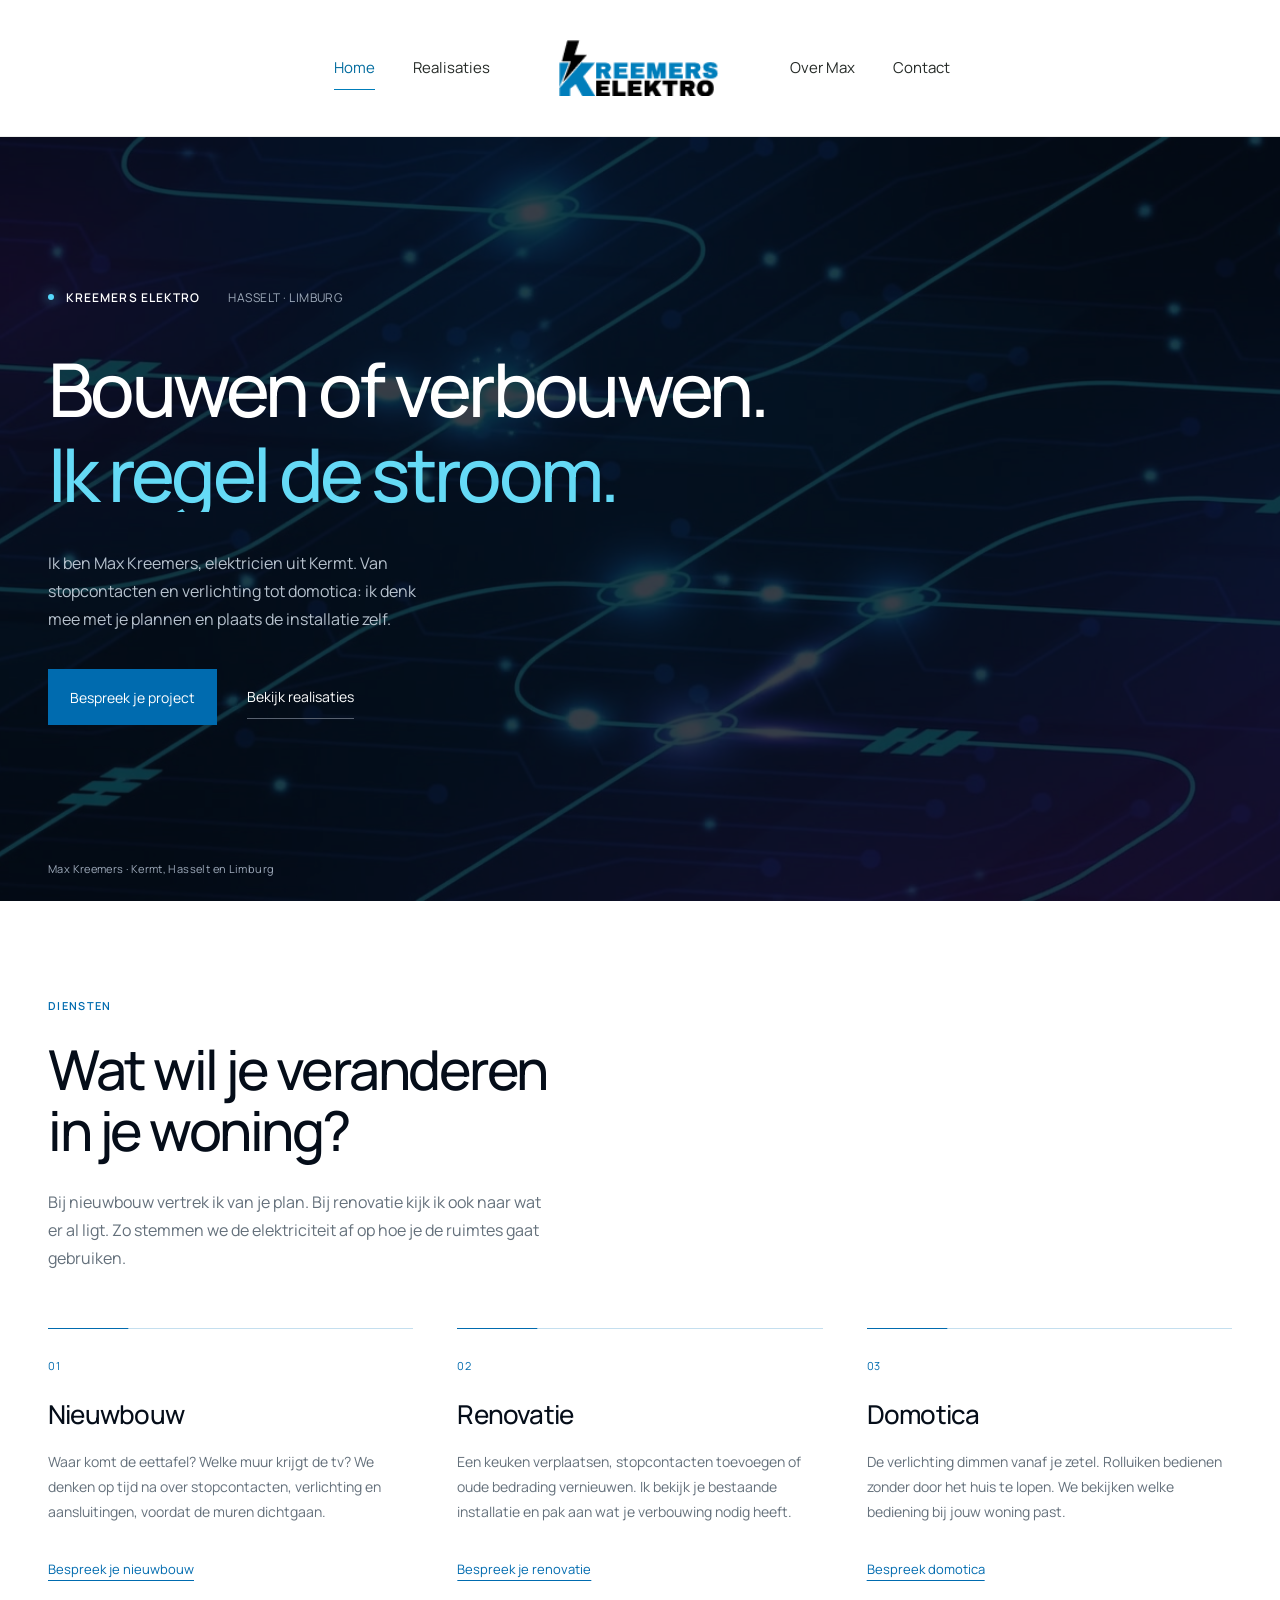
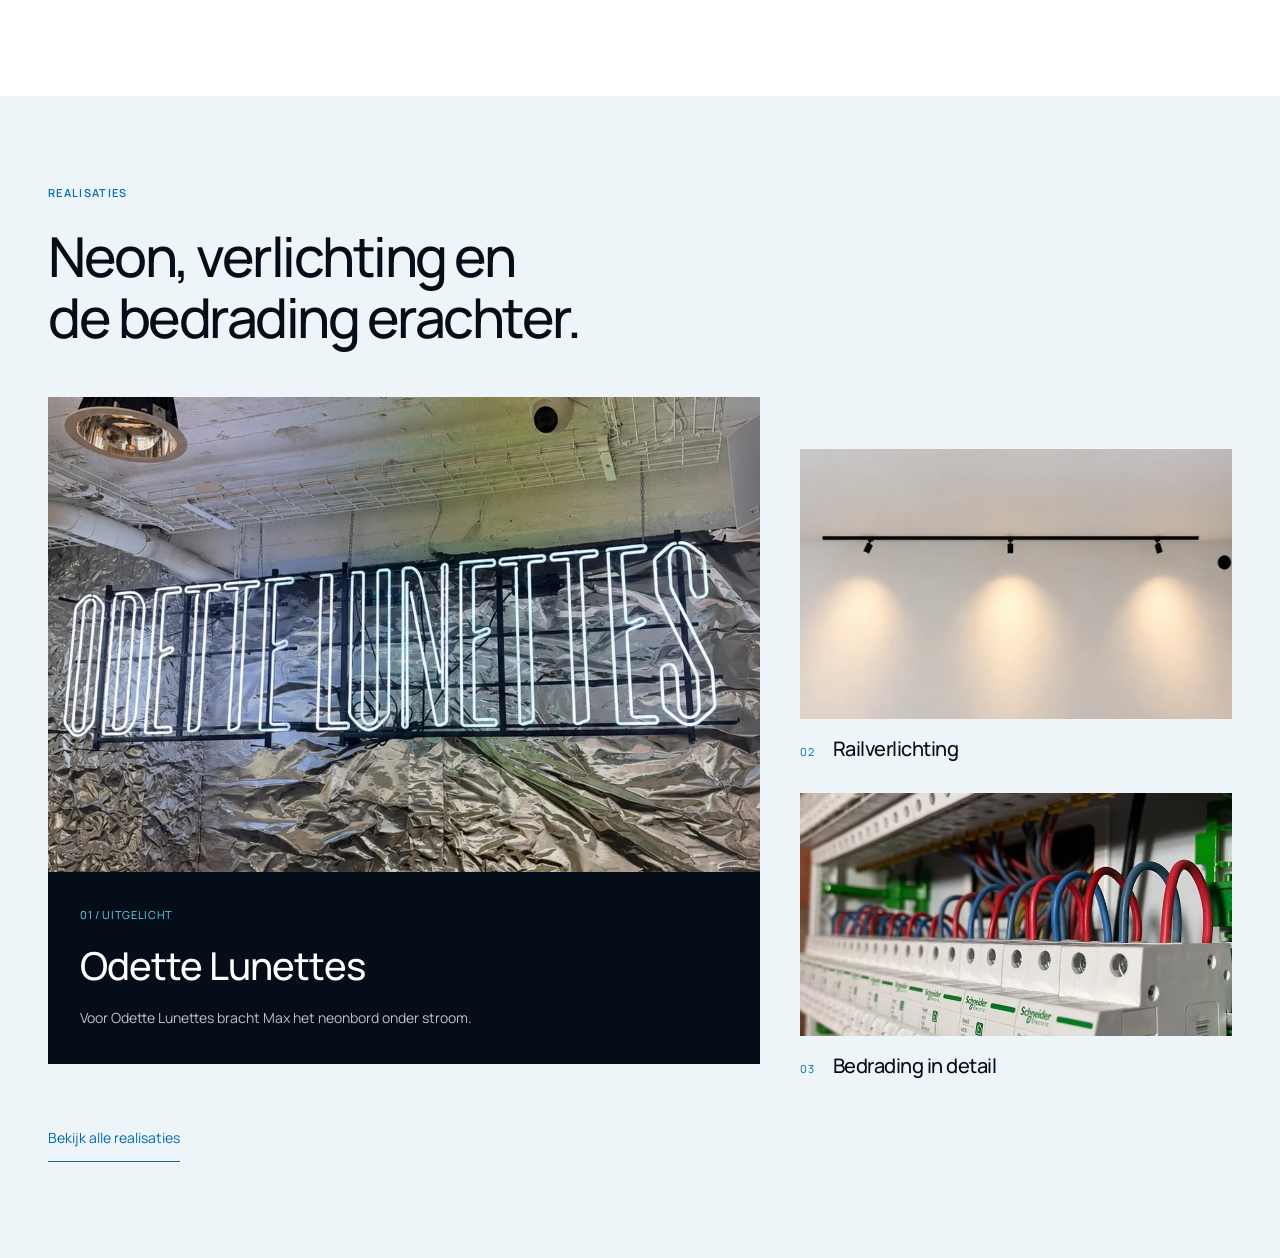
==== website/index.html @ e41c96b8 "Build Kreemers Elektro website with responsive pages and project gallery" ====
<!doctype html>
<html lang="nl-BE">
<head>
  <meta charset="utf-8">
  <meta name="viewport" content="width=device-width, initial-scale=1">
  <title>Kreemers Elektro</title>
  <meta name="description" content="Kreemers Elektro — elektriciteit, renovatie en domotica in Hasselt en Limburg.">
  <link rel="stylesheet" href="css/header.css?v=3">
  <link rel="stylesheet" href="css/hero.css?v=2">
  <link rel="stylesheet" href="css/services.css">
  <link rel="stylesheet" href="css/showcase.css">
  <script src="js/header.js" defer></script>
  <script src="js/hero.js?v=3" defer></script>
<link rel="stylesheet" href="css/motion.css"><script src="js/motion.js" defer></script></head>
<body>
  <header class="site-header">
    <nav class="header-inner" aria-label="Hoofdnavigatie">
      <ul class="nav-links nav-left" id="navigation-left">
        <li><a href="index.html" aria-current="page">Home</a></li>
        <li><a href="realisaties.html">Realisaties</a></li>
      </ul>

      <a class="brand" href="index.html" aria-label="Kreemers Elektro — Home">
        <img src="assets/logo-kreemers.png" alt="Kreemers Elektro" width="142" height="48">
      </a>

      <ul class="nav-links nav-right" id="navigation-right">
        <li><a href="over-max.html">Over Max</a></li>
        <li><a href="contact.html">Contact</a></li>
      </ul>

      <button class="menu-toggle" type="button" aria-expanded="false" aria-controls="navigation-left navigation-right">Menu</button>
    </nav>
  </header>
  <main id="inhoud">
    <section class="hero" aria-labelledby="hero-title">
      <div class="hero-media" aria-hidden="true">
        <video class="hero-video" muted loop playsinline preload="none" poster="assets/hero-poster.jpg" tabindex="-1">
          <source data-src="assets/hero-video-light.mp4" type="video/mp4">
        </video>
      </div>
      <div class="hero-content">
        <p class="hero-eyebrow"><span class="signal-dot" aria-hidden="true"></span> Kreemers Elektro <span class="eyebrow-location">Hasselt · Limburg</span></p>
        <h1 id="hero-title"><span class="title-line"><span>Bouwen of verbouwen.</span></span><span class="title-line accent"><span>Ik regel de stroom.</span></span></h1>
        <p class="hero-description">Ik ben Max Kreemers, elektricien uit Kermt. Van stopcontacten en verlichting tot domotica: ik denk mee met je plannen en plaats de installatie zelf.</p>
        <div class="hero-actions">
          <a class="project-button" href="contact.html">Bespreek je project</a>
          <a class="projects-link" href="realisaties.html">Bekijk realisaties</a>
        </div>
      </div>
      <div class="hero-bottom">
        <p>Max Kreemers · Kermt, Hasselt en Limburg</p>
      </div>
    </section>
    <section class="services" id="diensten" aria-labelledby="services-title">
      <div class="services-inner">
        <p class="services-eyebrow">Diensten</p>
        <h2 id="services-title">Wat wil je veranderen in je woning?</h2>
        <p class="services-intro">Bij nieuwbouw vertrek ik van je plan. Bij renovatie kijk ik ook naar wat er al ligt. Zo stemmen we de elektriciteit af op hoe je de ruimtes gaat gebruiken.</p>
        <ol class="services-grid">
          <li>
            <article class="service" aria-labelledby="service-newbuild">
              <span class="service-number" aria-hidden="true">01</span>
              <h3 id="service-newbuild">Nieuwbouw</h3>
              <p>Waar komt de eettafel? Welke muur krijgt de tv? We denken op tijd na over stopcontacten, verlichting en aansluitingen, voordat de muren dichtgaan.</p>
              <a href="contact.html" aria-label="Bespreek je nieuwbouw">Bespreek je nieuwbouw</a>
            </article>
          </li>
          <li>
            <article class="service" aria-labelledby="service-renovation">
              <span class="service-number" aria-hidden="true">02</span>
              <h3 id="service-renovation">Renovatie</h3>
              <p>Een keuken verplaatsen, stopcontacten toevoegen of oude bedrading vernieuwen. Ik bekijk je bestaande installatie en pak aan wat je verbouwing nodig heeft.</p>
              <a href="contact.html" aria-label="Bespreek je renovatie">Bespreek je renovatie</a>
            </article>
          </li>
          <li>
            <article class="service" aria-labelledby="service-domotics">
              <span class="service-number" aria-hidden="true">03</span>
              <h3 id="service-domotics">Domotica</h3>
              <p>De verlichting dimmen vanaf je zetel. Rolluiken bedienen zonder door het huis te lopen. We bekijken welke bediening bij jouw woning past.</p>
              <a href="contact.html" aria-label="Bespreek domotica">Bespreek domotica</a>
            </article>
          </li>
        </ol>
      </div>
    </section>
    <section class="showcase" id="uitgelichte-realisaties" aria-labelledby="showcase-title">
      <div class="showcase-inner">
        <header class="showcase-heading">
          <p class="showcase-eyebrow">Realisaties</p>
          <h2 id="showcase-title">Neon, verlichting en de bedrading erachter.</h2>
        </header>
        <div class="showcase-grid">
          <figure class="showcase-project showcase-featured">
            <a class="showcase-photo" href="realisaties.html" aria-label="Bekijk Odette Lunettes op de pagina Realisaties">
              <img src="assets/realisaties/odette-lunettes-neon.webp" alt="Het verlichte neonbord van Odette Lunettes, aangesloten door Kreemers Elektro" width="1086" height="724" loading="lazy" decoding="async">
            </a>
            <figcaption>
              <span class="showcase-number" aria-hidden="true">01 / Uitgelicht</span>
              <h3>Odette Lunettes</h3>
              <p>Voor Odette Lunettes bracht Max het neonbord onder stroom.</p>
            </figcaption>
          </figure>
          <figure class="showcase-project showcase-secondary">
            <a class="showcase-photo" href="realisaties.html#selection-title" aria-label="Bekijk de railverlichting op de pagina Realisaties">
              <img src="assets/realisaties/railverlichting-woonkamer-nieuw.webp" alt="Railverlichting aan het plafond met licht op de wand" width="900" height="1200" loading="lazy" decoding="async">
            </a>
            <figcaption><span class="showcase-number" aria-hidden="true">02</span><h3>Railverlichting</h3></figcaption>
          </figure>
          <figure class="showcase-project showcase-detail">
            <a class="showcase-photo" href="realisaties.html#selection-title" aria-label="Bekijk de bedrading op de pagina Realisaties">
              <img src="assets/realisaties/zekeringkast-detail-bedrading.webp" alt="Detail van de bedrading in een verdeelbord van Kreemers Elektro" width="900" height="1200" loading="lazy" decoding="async">
            </a>
            <figcaption><span class="showcase-number" aria-hidden="true">03</span><h3>Bedrading in detail</h3></figcaption>
          </figure>
        </div>
        <a class="showcase-all" href="realisaties.html">Bekijk alle realisaties</a>
      </div>
    </section>
  </main>
</body>
</html>
---- website/css/header.css ----
@font-face { font-family: Manrope; font-style: normal; font-weight: 400; font-display: swap; src: url(../assets/fonts/manrope-400.ttf) format("truetype"); }
@font-face { font-family: Manrope; font-style: normal; font-weight: 500; font-display: swap; src: url(../assets/fonts/manrope-500.ttf) format("truetype"); }
@font-face { font-family: Manrope; font-style: normal; font-weight: 600; font-display: swap; src: url(../assets/fonts/manrope-600.ttf) format("truetype"); }
@font-face { font-family: Manrope; font-style: normal; font-weight: 700; font-display: swap; src: url(../assets/fonts/manrope-700.ttf) format("truetype"); }
:root {
  font-family: Manrope, Arial, Helvetica, sans-serif;
  color: #171918;
  background: #fff;
}

* { box-sizing: border-box; }
body { margin: 0; }
.site-header { background: #fff; border-bottom: 1px solid #eceeec; }
.header-inner {
  display: grid;
  grid-template-columns: 1fr auto 1fr;
  align-items: center;
  gap: 68px;
  max-width: 1280px;
  min-height: 136px;
  padding: 24px 48px;
  margin: 0 auto;
}
.brand { grid-column: 2; grid-row: 1; display: block; }
.brand img { display: block; width: 164px; height: auto; }
.nav-links { display: flex; align-items: center; gap: 38px; list-style: none; padding: 0; margin: 0; }
.nav-left { grid-column: 1; grid-row: 1; justify-content: flex-end; }
.nav-right { grid-column: 3; grid-row: 1; justify-content: flex-start; }
.nav-links a {
  display: inline-flex;
  align-items: center;
  min-height: 44px;
  padding: 10px 0;
  color: #252a27;
  font-size: 15px;
  line-height: 1.4;
  text-decoration: none;
  white-space: nowrap;
  border-bottom: 1px solid transparent;
  transition: color 150ms ease, border-color 150ms ease;
}
.nav-links a:hover, .nav-links a[aria-current="page"] { color: #006b9e; border-bottom-color: #007dba; }
.menu-toggle { display: none; }
.header-inner a:focus-visible, .menu-toggle:focus-visible { outline: 2px solid #007dba; outline-offset: 5px; }

@media (max-width: 900px) {
  .header-inner { padding: 24px 32px; gap: 40px; }
  .nav-links { gap: 26px; }
  .brand img { width: 150px; }
}
@media (max-width: 700px) {
  .header-inner { grid-template-columns: 1fr auto 1fr; grid-template-rows: 62px auto auto; gap: 0 12px; min-height: 98px; padding: 18px 20px; }
  .brand img { width: 142px; }
  .menu-toggle {
    display: block;
    grid-column: 3;
    grid-row: 1;
    justify-self: end;
    min-height: 44px;
    padding: 10px 0 10px 10px;
    color: #171918;
    background: transparent;
    border: 0;
    font: inherit;
    font-size: 14px;
    cursor: pointer;
  }
  .nav-links { display: none; grid-column: 1 / -1; flex-direction: column; align-items: stretch; gap: 0; }
  .nav-left { grid-row: 2; }
  .nav-right { grid-row: 3; }
  .site-header.is-open .nav-links { display: flex; }
  .site-header.is-open .nav-left { padding-top: 18px; }
  .site-header.is-open .nav-right { padding-bottom: 8px; }
  .nav-links a { width: 100%; padding: 12px 0; }
}
@media (prefers-reduced-motion: reduce) {
  .nav-links a { transition: none; }
}
---- website/css/hero.css ----
.hero { position: relative; isolation: isolate; overflow: hidden; background: #050d19; color: #fff; min-height: max(660px, calc(100svh - 136px)); display: flex; flex-direction: column; justify-content: center; }
.hero-media { position: absolute; z-index: -2; inset: 0; background: #050d19; opacity: .2; pointer-events: none; }
.hero-video { width: 100%; height: 100%; display: block; object-fit: cover; object-position: 54% center; }
.hero-content { width: 100%; padding: 80px 48px 104px max(48px, calc((100vw - 1184px) / 2)); }
.hero-eyebrow { display: flex; align-items: center; gap: 12px; margin: 0 0 44px; font-size: 12px; font-weight: 600; letter-spacing: .09em; text-transform: uppercase; }
.signal-dot { width: 6px; height: 6px; border-radius: 50%; background: #55d9fb; box-shadow: 0 0 12px #55d9fb; }
.eyebrow-location { margin-left: 16px; font-weight: 400; color: #9eaaba; letter-spacing: .04em; }
.hero h1 { margin: 0; font-size: clamp(52px, 5.8vw, 90px); line-height: 1.04; letter-spacing: -.065em; font-weight: 500; }
.title-line { position: relative; display: block; width: fit-content; overflow: hidden; padding: 0 .08em .1em 0; }
.title-line > span { display: block; }
.title-line.accent { color: #65daf6; }
.hero-description { max-width: 395px; margin: 30px 32px 0 0; color: #b7c2ce; font-size: 16px; line-height: 1.75; }
.hero-actions { display: flex; align-items: center; flex-wrap: wrap; gap: 24px 30px; margin-top: 36px; }
.hero-actions a { color: #fff; text-decoration: none; font-size: 14px; }
.project-button { display: flex; justify-content: space-between; align-items: center; gap: 30px; min-height: 56px; padding: 16px 22px; background: #006baf; transition: background .2s; }
.project-button:hover { background: #00588f; }
.project-button span { font-size: 22px; }
.projects-link { display: flex; align-items: center; gap: 14px; min-height: 44px; border-bottom: 1px solid #596270; }
.projects-link:hover { border-color: #65daf6; color: #65daf6; }
.hero a:focus-visible { outline: 2px solid #65daf6; outline-offset: 5px; }
.hero-bottom { position: absolute; bottom: 0; left: 0; width: 100%; padding: 25px max(48px, calc((100vw - 1184px) / 2)); display: flex; align-items: center; justify-content: space-between; gap: 20px; }
.hero-bottom p { color: #9eaaba; font-size: 11px; letter-spacing: .035em; margin: 0; }
.hero.entering .title-line > span { animation: connect-text 1s cubic-bezier(.16,1,.3,1) both; }
.hero.entering .title-line.accent > span { animation-delay: .25s; }
.hero.entering .title-line::after { content: ''; position: absolute; inset: 0 auto 0 0; width: 2px; background: #8becff; box-shadow: 0 0 22px 6px #37c9eb; animation: current-pulse 1s ease-out both; pointer-events: none; }
.hero.entering .title-line.accent::after { animation-delay: .25s; }
@keyframes connect-text { from { clip-path: inset(0 100% 0 0); transform: translateY(12px); } to { clip-path: inset(0); transform: translateY(0); } }
@keyframes current-pulse { 0% { left: 0; opacity: 0; } 12% { opacity: 1; } 85% { opacity: .8; } 100% { left: 100%; opacity: 0; } }
@media (max-width: 1000px) { .hero-content { padding-inline: 32px; } .hero-bottom { padding-inline: 32px; } .hero-eyebrow { gap: 9px; } .eyebrow-location { margin-left: 0; } }
@media (max-width: 700px) {
  .hero { min-height: 0; justify-content: flex-start; }
  .hero-content { width: 100%; padding: 48px 24px 52px; }
  .hero-eyebrow { margin-bottom: 28px; font-size: 10px; gap: 8px; }
  .eyebrow-location { margin-left: auto; font-size: 9px; }
  .hero h1 { font-size: clamp(39px, 10.5vw, 64px); letter-spacing: -.06em; }
  .hero-description { margin-top: 22px; margin-right: 0; max-width: 430px; font-size: 14px; line-height: 1.65; }
  .hero-actions { margin-top: 24px; gap: 15px 24px; }
  .project-button { min-height: 52px; padding: 13px 18px; }
  .hero-actions a { font-size: 12px; }
  .hero-media { opacity: .16; }
  .hero-video { object-position: center; }
  .hero-bottom { position: relative; order: 3; padding: 12px 24px; gap: 12px; }
  .hero-bottom p { max-width: 300px; font-size: 10px; line-height: 1.5; }
}
@media (prefers-reduced-motion: reduce) { .hero *, .hero *::after { animation: none !important; transition: none !important; } }
---- website/css/services.css ----
.services { background: #fff; color: #050d19; padding: 96px 0 104px; }
.services-inner { max-width: 1280px; margin: 0 auto; padding: 0 48px; }
.services-eyebrow { margin: 0 0 24px; color: #006baf; font-size: 11px; font-weight: 600; line-height: 1.6; letter-spacing: .12em; text-transform: uppercase; }
.services h2 { max-width: 780px; margin: 0; font-size: clamp(36px, 4.3vw, 56px); font-weight: 500; line-height: 1.12; letter-spacing: -.045em; text-wrap: balance; }
.services-intro { max-width: 510px; margin: 26px 0 0; color: #64707b; font-size: 16px; line-height: 1.75; }
.services-grid { display: grid; grid-template-columns: repeat(3, minmax(0, 1fr)); gap: 44px; list-style: none; margin: 56px 0 0; padding: 0; }
.services-grid > li { display: flex; }
.service { position: relative; display: flex; flex-direction: column; width: 100%; padding: 28px 0 0; border-top: 1px solid #c4dfef; }
.service::before { content: ''; position: absolute; top: -1px; left: 0; width: 100%; height: 1px; background: #006baf; transform: scaleX(.22); transform-origin: left; transition: transform 350ms ease; }
.service:hover::before, .service:focus-within::before { transform: scaleX(1); }
.service-number { color: #006baf; font-size: 11px; line-height: 1.6; letter-spacing: .06em; }
.service h3 { margin: 25px 0 18px; font-size: 26px; font-weight: 500; line-height: 1.2; letter-spacing: -.03em; }
.service p { margin: 0 0 24px; color: #64707b; font-size: 14px; line-height: 1.8; }
.service a { display: inline-flex; align-items: center; min-height: 44px; width: fit-content; margin-top: auto; padding: 10px 0; color: #006baf; font-size: 13px; line-height: 1.5; text-decoration: underline; text-underline-offset: 6px; text-decoration-thickness: 1px; }
.service a:hover { color: #00588f; }
.service a:focus-visible { outline: 2px solid #006baf; outline-offset: 5px; }
@media (max-width: 1000px) { .services-inner { padding-inline: 32px; } .services-grid { gap: 28px; } }
@media (max-width: 700px) {
  .services { padding: 52px 0 56px; }
  .services-inner { padding-inline: 24px; }
  .services-eyebrow { margin-bottom: 20px; }
  .services h2 { font-size: clamp(32px, 8.5vw, 44px); }
  .services-intro { font-size: 14px; margin-top: 22px; }
  .services-grid { grid-template-columns: minmax(0, 1fr); gap: 32px; margin-top: 36px; }
  .service { padding-top: 22px; }
  .service h3 { margin: 18px 0 14px; font-size: 25px; }
  .service p { margin-bottom: 12px; }
}
@media (prefers-reduced-motion: reduce) { .service::before { transition: none; } }
---- website/css/showcase.css ----
.showcase { padding: 88px 0 96px; background: #eef5f8; color: #050d19; }
.showcase-inner { max-width: 1280px; margin: 0 auto; padding: 0 48px; }
.showcase-eyebrow { margin: 0 0 24px; color: #006baf; font-size: 11px; font-weight: 600; line-height: 1.6; letter-spacing: .12em; text-transform: uppercase; }
.showcase h2 { max-width: 720px; margin: 0; font-size: clamp(36px, 4.3vw, 56px); font-weight: 500; line-height: 1.12; letter-spacing: -.045em; text-wrap: balance; }
.showcase-grid { display: grid; grid-template-columns: minmax(0, 1.65fr) minmax(0, 1fr); gap: 32px 40px; align-items: start; margin-top: 48px; }
.showcase-project { min-width: 0; margin: 0; }
.showcase-featured { grid-column: 1; grid-row: 1 / 3; }
.showcase-secondary { padding-top: 52px; }
.showcase-detail { grid-column: 2; }
.showcase-photo { display: block; overflow: hidden; background: #dce6eb; }
.showcase-photo img { display: block; width: 100%; height: 100%; object-fit: cover; transition: transform 550ms cubic-bezier(.2,.7,.3,1); }
.showcase-photo:hover img, .showcase-photo:focus-visible img { transform: scale(1.025); }
.showcase-photo:focus-visible, .showcase-all:focus-visible { outline: 2px solid #006baf; outline-offset: 5px; }
.showcase-featured .showcase-photo { aspect-ratio: 3 / 2; }
.showcase-featured figcaption { padding: 30px 32px 34px; background: #050d19; color: #fff; }
.showcase-number { color: #006baf; font-size: 11px; letter-spacing: .06em; line-height: 1.6; }
.showcase-featured .showcase-number { color: #65daf6; text-transform: uppercase; }
.showcase h3 { margin: 0; font-size: 20px; font-weight: 500; line-height: 1.25; letter-spacing: -.025em; }
.showcase-featured h3 { font-size: clamp(30px, 3vw, 42px); margin: 18px 0 16px; }
.showcase-featured p { max-width: 420px; margin: 0; color: #b7c2ce; font-size: 14px; line-height: 1.75; }
.showcase-secondary .showcase-photo { aspect-ratio: 16 / 10; }
.showcase-secondary img { object-position: center 28%; }
.showcase-detail .showcase-photo { aspect-ratio: 16 / 9; }
.showcase-detail img { object-position: center 48%; }
.showcase-secondary figcaption, .showcase-detail figcaption { display: flex; align-items: baseline; gap: 18px; padding-top: 17px; }
.showcase-all { display: flex; align-items: center; justify-content: space-between; gap: 24px; width: fit-content; min-height: 48px; margin-top: 36px; padding: 12px 0; border-bottom: 1px solid #006baf; color: #006baf; font-size: 14px; line-height: 1.5; text-decoration: none; }
.showcase-all span { font-size: 20px; transition: transform 200ms ease; }
.showcase-all:hover span { transform: translateX(4px); }
.showcase-all:hover { color: #00588f; }
@media (max-width: 1000px) { .showcase-inner { padding-inline: 32px; } .showcase-grid { column-gap: 28px; } .showcase-featured figcaption { padding: 26px; } .showcase h3 { font-size: 18px; } .showcase-featured h3 { font-size: 32px; } }
@media (max-width: 700px) {
  .showcase { padding: 52px 0 56px; }
  .showcase-inner { padding-inline: 24px; }
  .showcase-eyebrow { margin-bottom: 20px; }
  .showcase h2 { font-size: clamp(32px, 8.5vw, 44px); }
  .showcase-grid { grid-template-columns: minmax(0, 1fr); gap: 30px; margin-top: 32px; }
  .showcase-featured, .showcase-detail { grid-column: auto; grid-row: auto; }
  .showcase-secondary { padding-top: 0; }
  .showcase-featured figcaption { padding: 24px; }
  .showcase-featured h3 { font-size: 29px; margin: 14px 0; }
  .showcase-secondary .showcase-photo { aspect-ratio: 4 / 3; }
  .showcase-detail .showcase-photo { aspect-ratio: 16 / 10; }
  .showcase-all { margin-top: 30px; }
}
@media (prefers-reduced-motion: reduce) { .showcase-photo img, .showcase-all span { transition: none; } .showcase-photo:hover img, .showcase-photo:focus-visible img, .showcase-all:hover span { transform: none; } }
---- website/css/motion.css ----
.hero h1 { letter-spacing: -.05em; }
.scroll-progress { position: fixed; top: 0; left: 0; z-index: 100; width: 100%; height: 3px; background: #007dba; transform: scaleX(var(--scroll-progress, 0)); transform-origin: left; pointer-events: none; }
.motion-frame { overflow: hidden; }
.motion-frame img.motion-image { transform: translateY(var(--image-offset, 0px)) scale(var(--image-scale, 1.08)); transition: transform .45s ease-out; }
.motion-frame:hover { --image-scale: 1.11; }
.portrait-stage { transform: translateY(var(--portrait-offset, 0px)); }
.motion-entry { transition: opacity .65s ease, translate .65s cubic-bezier(.2,.7,.3,1); }
.motion-entry.motion-pending { opacity: 0; translate: 0 24px; }
.service.motion-entry:nth-child(2), .approach-steps li.motion-entry:nth-child(2) { transition-delay: .07s; }
.motion-frame:focus-within { --image-scale: 1.11; }
.project-button, .solid-button { transition: background .2s, translate .2s; }
.project-button:hover, .solid-button:hover { translate: 0 -3px; }
@media (prefers-reduced-motion: reduce) {
 .motion-entry.motion-pending { opacity: 1; translate: none; }
 .motion-entry, .motion-frame img.motion-image { transition: none; }
 .motion-frame img.motion-image, .portrait-stage { transform: none; }
 .project-button:hover, .solid-button:hover { translate: none; }
 .scroll-progress { display: none; }
}
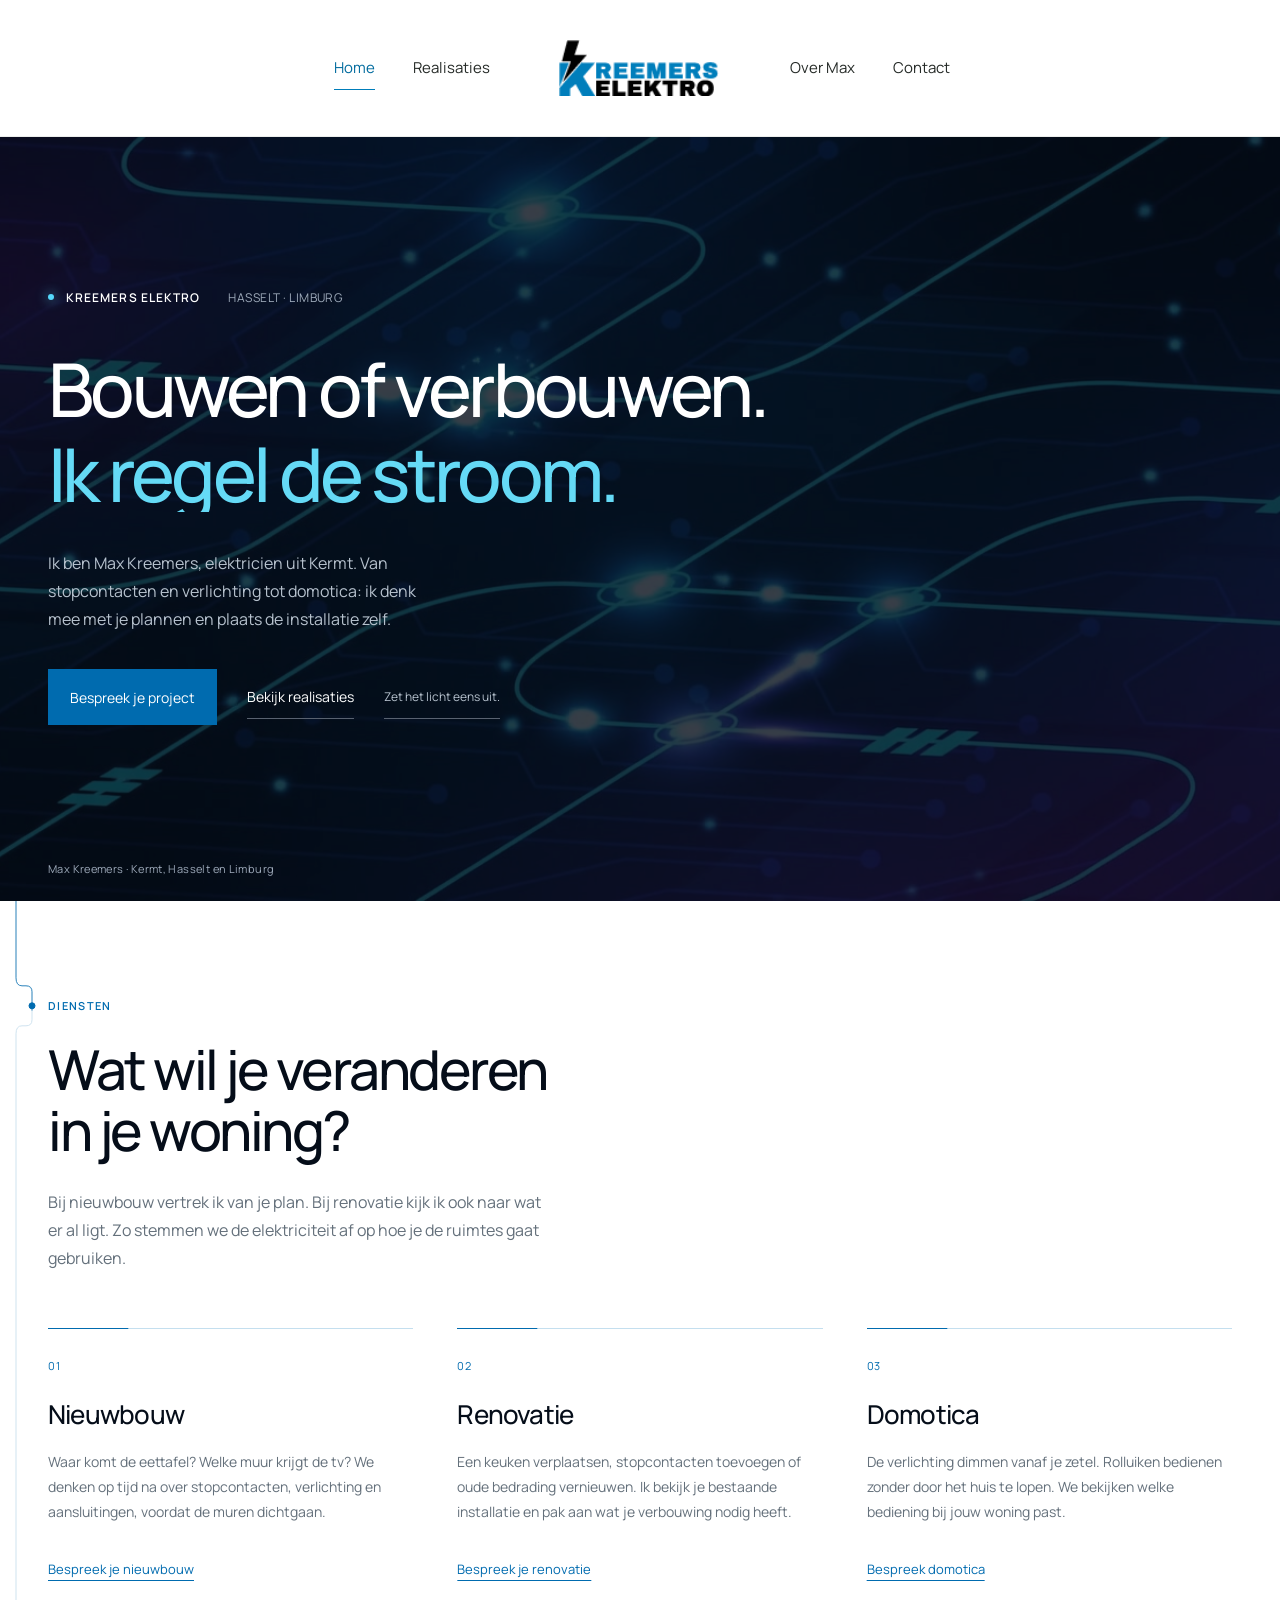
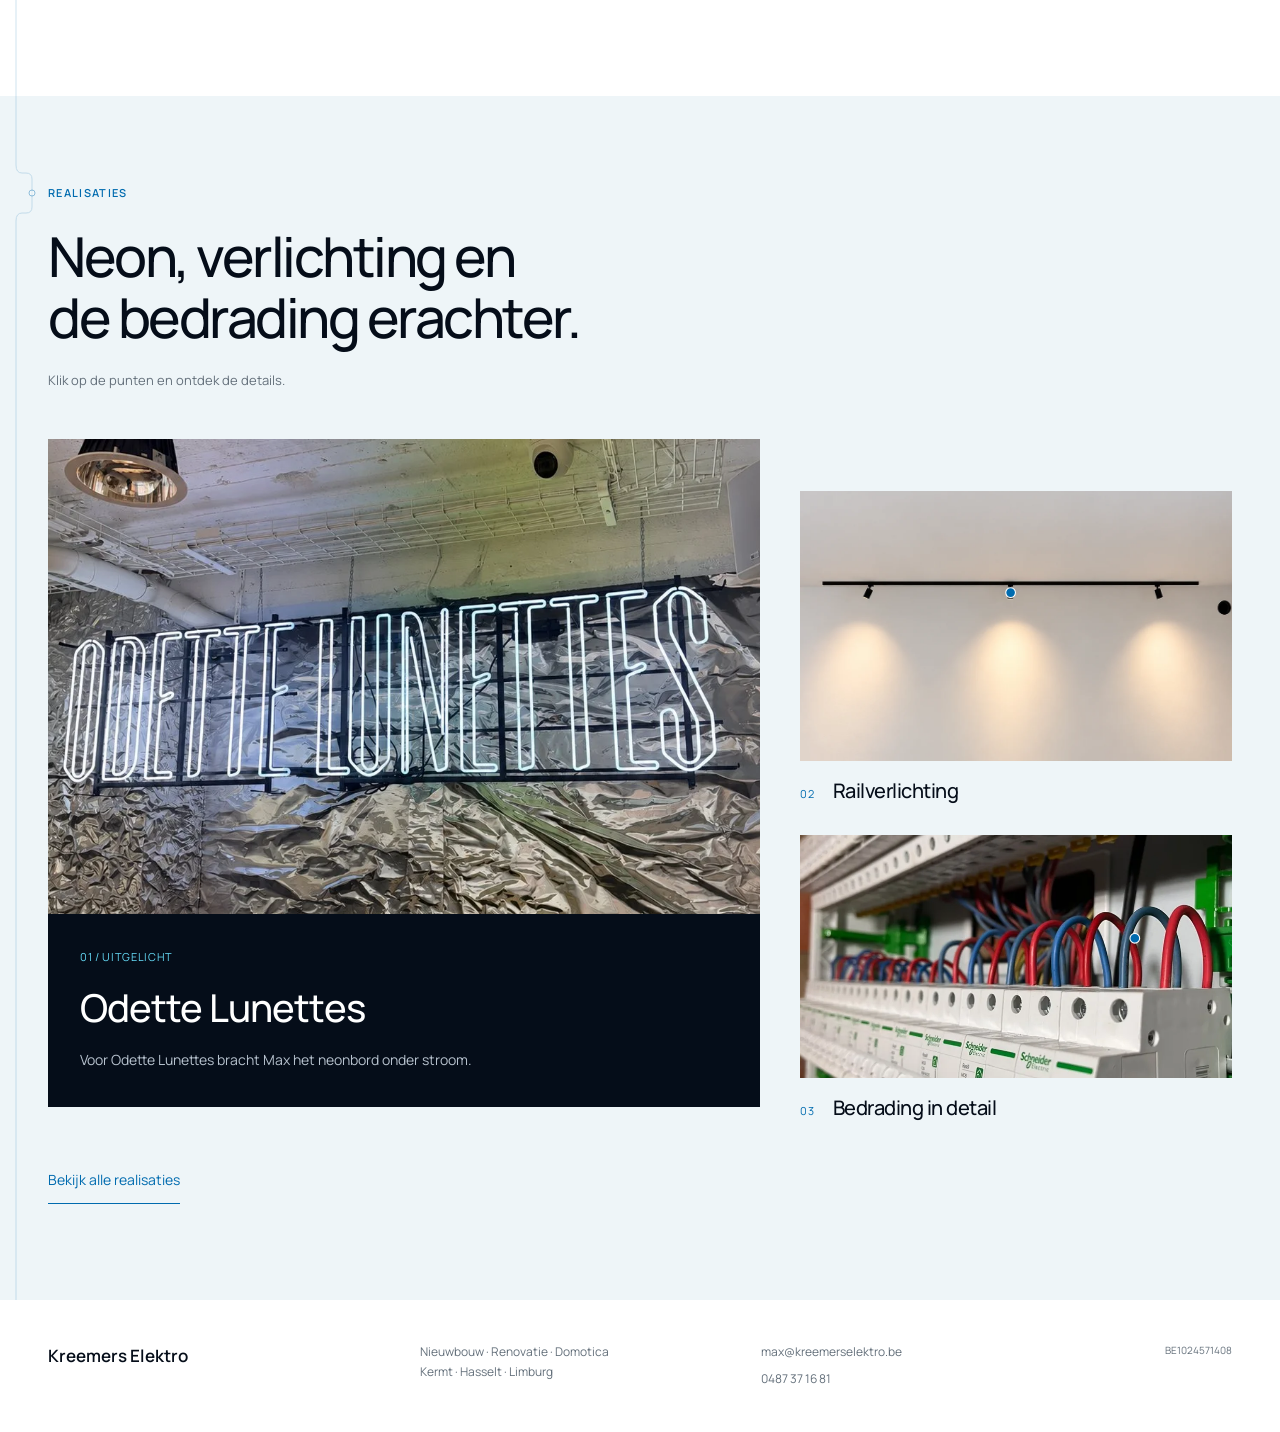
==== commit 5752bb0b: "Improve website consistency and interactive project experience" ====
--- a/website/index.html
+++ b/website/index.html
@@ -7,11 +7,14 @@
   <meta name="description" content="Kreemers Elektro — elektriciteit, renovatie en domotica in Hasselt en Limburg.">
   <link rel="stylesheet" href="css/header.css?v=3">
   <link rel="stylesheet" href="css/hero.css?v=2">
+  <link rel="stylesheet" href="css/hero-switch.css?v=2">
   <link rel="stylesheet" href="css/services.css">
   <link rel="stylesheet" href="css/showcase.css">
+  <link rel="stylesheet" href="css/current-line.css?v=3">
+  <script src="js/current-line.js?v=2" defer></script>
   <script src="js/header.js" defer></script>
-  <script src="js/hero.js?v=3" defer></script>
-<link rel="stylesheet" href="css/motion.css"><script src="js/motion.js" defer></script></head>
+  <script src="js/hero.js?v=4" defer></script>
+<link rel="stylesheet" href="css/motion.css"><script src="js/motion.js?v=2" defer></script><link rel="stylesheet" href="css/footer.css"><noscript><link rel="stylesheet" href="css/no-script.css"></noscript><link rel="stylesheet" href="css/showcase-hotspots.css"><script src="js/showcase-hotspots.js" defer></script></head>
 <body>
   <header class="site-header">
     <nav class="header-inner" aria-label="Hoofdnavigatie">
@@ -46,6 +49,11 @@
         <div class="hero-actions">
           <a class="project-button" href="contact.html">Bespreek je project</a>
           <a class="projects-link" href="realisaties.html">Bekijk realisaties</a>
+          <div class="hero-light-control" hidden>
+            <button class="hero-light-switch" type="button" aria-pressed="true">
+              <span class="hero-switch-label">Zet het licht eens uit.</span>
+            </button>
+          </div>
         </div>
       </div>
       <div class="hero-bottom">
@@ -90,6 +98,7 @@
         <header class="showcase-heading">
           <p class="showcase-eyebrow">Realisaties</p>
           <h2 id="showcase-title">Neon, verlichting en de bedrading erachter.</h2>
+          <p class="showcase-hint" hidden>Klik op de punten en ontdek de details.</p>
         </header>
         <div class="showcase-grid">
           <figure class="showcase-project showcase-featured">
@@ -102,22 +111,47 @@
               <p>Voor Odette Lunettes bracht Max het neonbord onder stroom.</p>
             </figcaption>
           </figure>
-          <figure class="showcase-project showcase-secondary">
+          <figure class="showcase-project showcase-secondary hotspot-project">
+            <div class="hotspot-stage" data-source-x="530" data-source-y="458" data-source-width="1086" data-source-height="1448">
             <a class="showcase-photo" href="realisaties.html#selection-title" aria-label="Bekijk de railverlichting op de pagina Realisaties">
               <img src="assets/realisaties/railverlichting-woonkamer-nieuw.webp" alt="Railverlichting aan het plafond met licht op de wand" width="900" height="1200" loading="lazy" decoding="async">
             </a>
+              <div class="hotspot-layer" hidden>
+                <button class="hotspot-button" type="button" aria-expanded="false" aria-controls="hotspot-rail" aria-label="Toelichting bij railverlichting" hidden><span aria-hidden="true"></span></button>
+              </div>
+            </div>
+            <div class="hotspot-card" id="hotspot-rail" role="region" aria-labelledby="hotspot-title-rail" hidden>
+              <div class="hotspot-card-heading"><h4 id="hotspot-title-rail">Railverlichting</h4><button class="hotspot-close" type="button" aria-label="Sluit toelichting bij railverlichting">Sluiten</button></div>
+              <p>De spots zitten op de zwarte plafondrail.</p>
+            </div>
             <figcaption><span class="showcase-number" aria-hidden="true">02</span><h3>Railverlichting</h3></figcaption>
           </figure>
-          <figure class="showcase-project showcase-detail">
+          <figure class="showcase-project showcase-detail hotspot-project">
+            <div class="hotspot-stage" data-source-x="680" data-source-y="550" data-source-width="900" data-source-height="1200">
             <a class="showcase-photo" href="realisaties.html#selection-title" aria-label="Bekijk de bedrading op de pagina Realisaties">
               <img src="assets/realisaties/zekeringkast-detail-bedrading.webp" alt="Detail van de bedrading in een verdeelbord van Kreemers Elektro" width="900" height="1200" loading="lazy" decoding="async">
             </a>
+              <div class="hotspot-layer" hidden>
+                <button class="hotspot-button" type="button" aria-expanded="false" aria-controls="hotspot-wires" aria-label="Toelichting bij bedrading" hidden><span aria-hidden="true"></span></button>
+              </div>
+            </div>
+            <div class="hotspot-card" id="hotspot-wires" role="region" aria-labelledby="hotspot-title-wires" hidden>
+              <div class="hotspot-card-heading"><h4 id="hotspot-title-wires">Bedrading</h4><button class="hotspot-close" type="button" aria-label="Sluit toelichting bij bedrading">Sluiten</button></div>
+              <p>Rode en blauwe draden lopen tussen de rijen in het verdeelbord.</p>
+            </div>
             <figcaption><span class="showcase-number" aria-hidden="true">03</span><h3>Bedrading in detail</h3></figcaption>
           </figure>
         </div>
         <a class="showcase-all" href="realisaties.html">Bekijk alle realisaties</a>
       </div>
     </section>
+    <svg class="current-line" aria-hidden="true" focusable="false" xmlns="http://www.w3.org/2000/svg" hidden>
+      <path class="current-line-track" fill="none" />
+      <path class="current-line-fill" fill="none" />
+      <circle class="current-line-point" data-current-point="services" r="3" />
+      <circle class="current-line-point" data-current-point="showcase" r="3" />
+    </svg>
   </main>
+  <footer class="site-footer"><a class="footer-brand" href="index.html">Kreemers Elektro</a><p>Nieuwbouw · Renovatie · Domotica<br>Kermt · Hasselt · Limburg</p><div><a href="mailto:max@kreemerselektro.be">max@kreemerselektro.be</a><a href="tel:+32487371681">0487 37 16 81</a></div><p class="footer-small">BE1024571408</p></footer>
 </body>
 </html>
--- a/website/css/hero-switch.css
+++ b/website/css/hero-switch.css
@@ -0,0 +1,20 @@
+.hero { transition: background-color 650ms ease; }
+.hero-media { transition: opacity 650ms ease; }
+.hero.is-light-off { background-color: #030913; }
+.hero.is-light-off .hero-media { opacity: 0; }
+/* A quiet third action beside the project links. */
+.hero-light-control { display: flex; }
+.hero-light-control[hidden] { display: none; }
+.hero-light-switch { min-height: 44px; padding: 0; border: 0; border-bottom: 1px solid #596270; border-radius: 0; background: transparent; color: #b7c2ce; cursor: pointer; font: inherit; font-size: 12px; line-height: 1.6; transition: color 180ms ease, border-color 180ms ease; }
+.hero-light-switch:hover { color: #65daf6; border-color: #65daf6; }
+.hero-light-switch:focus-visible { outline: 2px solid #65daf6; outline-offset: 5px; }
+.hero-media::after { content: ''; position: absolute; inset: 0; background: #006baf; opacity: 0; pointer-events: none; }
+.hero.light-restored .hero-media::after { animation: switch-light-pulse 900ms ease-out; }
+@keyframes switch-light-pulse { 0% { opacity: 0; } 25% { opacity: .24; } 100% { opacity: 0; } }
+@media (max-width: 700px) {
+  .hero-light-switch { font-size: 11px; }
+}
+@media (prefers-reduced-motion: reduce) {
+  .hero, .hero-media, .hero-light-switch { transition: none; }
+  .hero.light-restored .hero-media::after { animation: none; }
+}
--- a/website/css/current-line.css
+++ b/website/css/current-line.css
@@ -0,0 +1,12 @@
+#inhoud { position: relative; }
+#inhoud > .hero { z-index: 2; }
+#inhoud + .site-footer { position: relative; z-index: 2; background: #fff; }
+.current-line { position: absolute; left: 0; z-index: 1; display: block; overflow: hidden; pointer-events: none; color: var(--blue, #006baf); }
+.current-line[hidden] { display: none; }
+.current-line path { stroke: currentColor; stroke-width: 1; stroke-linecap: round; stroke-linejoin: round; vector-effect: non-scaling-stroke; }
+.current-line-track { opacity: .18; }
+.current-line-fill { opacity: .72; }
+.current-line-point { fill: #fff; stroke: currentColor; stroke-width: 1; opacity: .4; transition: fill 180ms ease, opacity 180ms ease; }
+.current-line-point.is-connected { fill: currentColor; opacity: 1; }
+@media (max-width: 359px) { .current-line { display: none; } }
+@media (prefers-reduced-motion: reduce) { .current-line-point { transition: none; } }
--- a/website/css/footer.css
+++ b/website/css/footer.css
@@ -0,0 +1,10 @@
+.site-footer { display: grid; grid-template-columns: 1.1fr 1fr 1.2fr auto; gap: 28px; padding: 42px max(48px,calc((100vw - 1184px)/2)); font-size: 12px; color: var(--muted, #64707b); line-height: 1.7; }
+.footer-brand { color: var(--ink, #050d19); font-size: 17px; font-weight: 600; text-decoration: none; }
+.site-footer p { margin: 0; }
+.site-footer > div { display: flex; flex-direction: column; gap: 7px; }
+.site-footer > div a { text-decoration: none; }
+.footer-small { font-size: 10px; }
+.site-footer > div a { color: inherit; }
+.site-footer a:focus-visible { outline: 2px solid #007dba; outline-offset: 5px; }
+@media (max-width: 1000px) { .site-footer { grid-template-columns: 1fr 1fr; } }
+@media (max-width: 700px) { .site-footer { padding: 32px 24px; gap: 22px; grid-template-columns: 1fr; } }
--- a/website/css/no-script.css
+++ b/website/css/no-script.css
@@ -0,0 +1,7 @@
+/* The normal menu keeps its current layout. Without scripts, its links remain usable. */
+@media (max-width: 700px) {
+  .header-inner .nav-links { display: flex; }
+  .header-inner .menu-toggle { display: none; }
+  .header-inner .nav-left { padding-top: 18px; }
+  .header-inner .nav-right { padding-bottom: 8px; }
+}
--- a/website/css/showcase-hotspots.css
+++ b/website/css/showcase-hotspots.css
@@ -0,0 +1,19 @@
+.showcase-hint { margin: 20px 0 0; color: #64707b; font-size: 13px; line-height: 1.7; }
+.showcase-hint[hidden], .hotspot-layer[hidden], .hotspot-button[hidden], .hotspot-card[hidden] { display: none; }
+.hotspot-project { position: relative; }
+.hotspot-stage { position: relative; overflow: hidden; }
+.hotspot-stage:hover, .hotspot-stage:focus-within { --image-scale: 1.11; }
+.hotspot-layer { position: absolute; inset: 0; pointer-events: none; transform: translateY(var(--image-offset, 0px)) scale(var(--image-scale, 1.08)); transition: transform .45s ease-out; }
+.hotspot-button { position: absolute; width: 44px; height: 44px; display: grid; place-items: center; padding: 0; border: 0; border-radius: 50%; background: transparent; transform: translate(-50%, -50%); pointer-events: auto; cursor: pointer; }
+.hotspot-button span { width: 10px; height: 10px; border-radius: 50%; background: #006baf; border: 1px solid #fff; }
+.hotspot-button[aria-expanded="true"] span { background: #fff; border: 2px solid #006baf; }
+.hotspot-button:focus-visible { outline: 2px solid #006baf; outline-offset: 2px; background: #fff; }
+.hotspot-card { position: absolute; left: 12px; z-index: 3; width: min(260px, calc(100% - 24px)); padding: 12px 16px 16px; border: 1px solid #d6e1e8; background: #fff; color: #050d19; }
+.hotspot-card-heading { display: flex; align-items: center; justify-content: space-between; gap: 8px; }
+.hotspot-card h4 { margin: 0; font-size: 15px; line-height: 1.4; font-weight: 600; }
+.hotspot-close { min-width: 44px; min-height: 44px; padding: 10px 0 10px 8px; border: 0; background: none; color: #006baf; font: inherit; font-size: 11px; cursor: pointer; }
+.hotspot-close:focus-visible { outline: 2px solid #006baf; outline-offset: 3px; }
+.hotspot-card p { margin: 4px 0 0; font-size: 12px; line-height: 1.7; color: #64707b; }
+.hotspot-project.is-inline .hotspot-card { position: static; width: 100%; margin-top: 12px; }
+@media (max-width: 700px) { .hotspot-card { position: static; width: 100%; margin-top: 12px; } .showcase-hint { font-size: 12px; } }
+@media (prefers-reduced-motion: reduce) { .hotspot-layer { transform: none; transition: none; } }
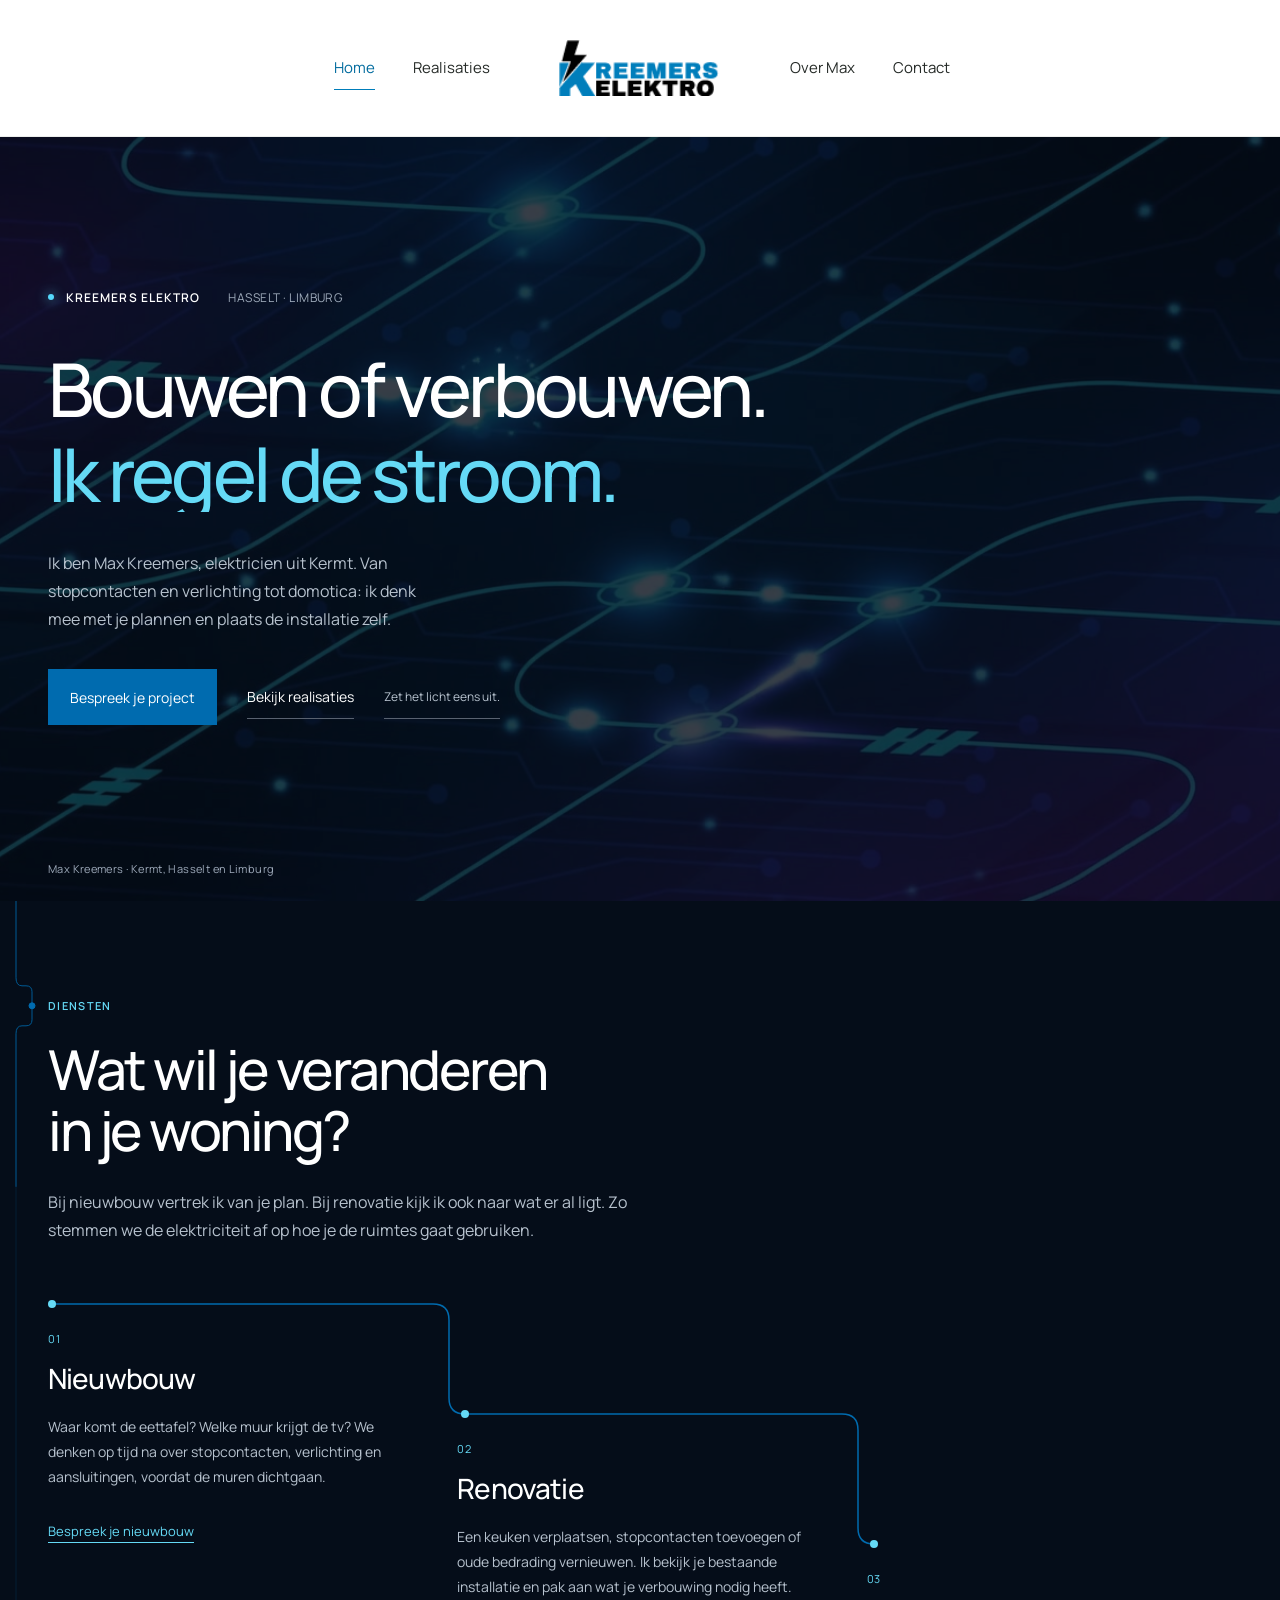
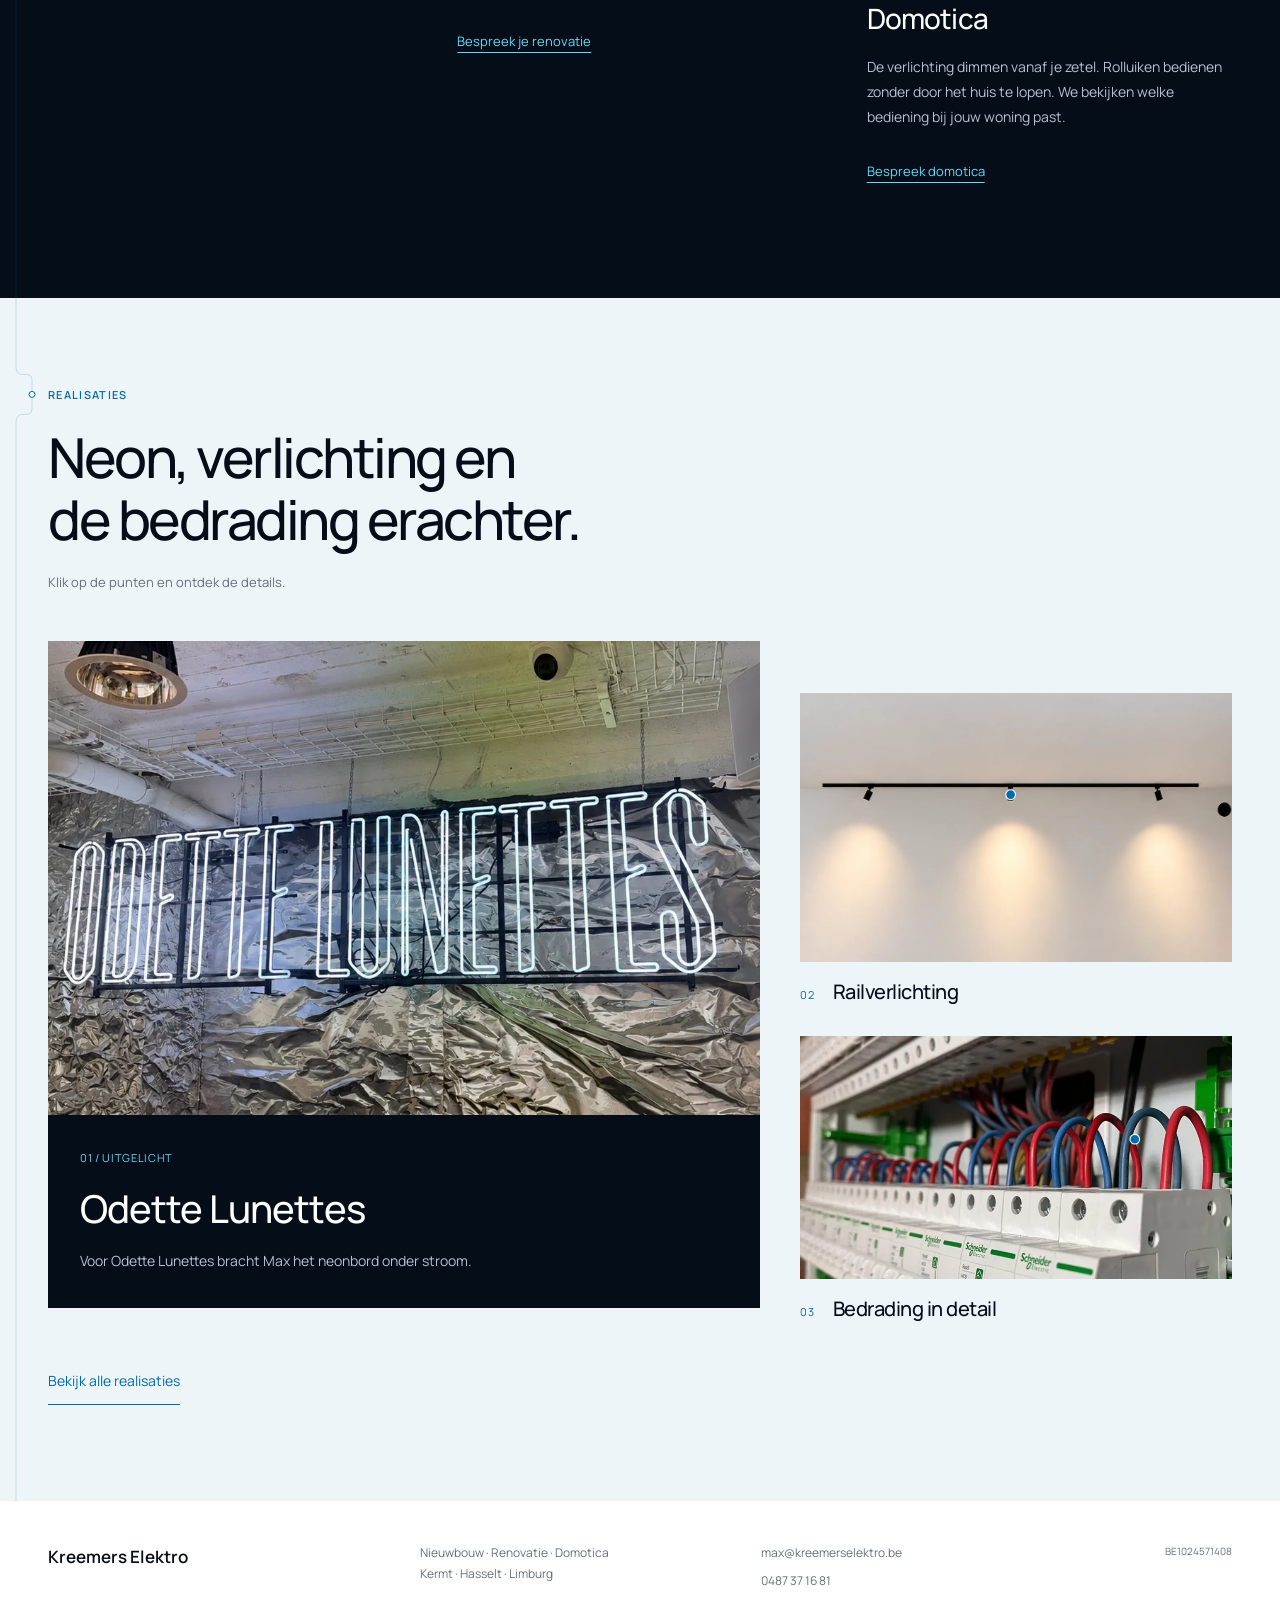
==== commit da0adf09: "Redesign services as a stepped electrical circuit" ====
--- a/website/index.html
+++ b/website/index.html
@@ -8,7 +8,7 @@
   <link rel="stylesheet" href="css/header.css?v=3">
   <link rel="stylesheet" href="css/hero.css?v=2">
   <link rel="stylesheet" href="css/hero-switch.css?v=2">
-  <link rel="stylesheet" href="css/services.css">
+  <link rel="stylesheet" href="css/services.css?v=2">
   <link rel="stylesheet" href="css/showcase.css">
   <link rel="stylesheet" href="css/current-line.css?v=3">
   <script src="js/current-line.js?v=2" defer></script>
@@ -65,6 +65,11 @@
         <p class="services-eyebrow">Diensten</p>
         <h2 id="services-title">Wat wil je veranderen in je woning?</h2>
         <p class="services-intro">Bij nieuwbouw vertrek ik van je plan. Bij renovatie kijk ik ook naar wat er al ligt. Zo stemmen we de elektriciteit af op hoe je de ruimtes gaat gebruiken.</p>
+        <div class="services-circuit">
+          <svg class="services-circuit-path" viewBox="0 0 1184 270" preserveAspectRatio="none" aria-hidden="true" focusable="false">
+            <path d="M 4 4 H 385 Q 401 4 401 20 V 98 Q 401 114 417 114 H 794 Q 810 114 810 130 V 228 Q 810 244 826 244" fill="none" />
+            <circle cx="4" cy="4" r="4" /><circle cx="417" cy="114" r="4" /><circle cx="826" cy="244" r="4" />
+          </svg>
         <ol class="services-grid">
           <li>
             <article class="service" aria-labelledby="service-newbuild">
@@ -91,6 +96,7 @@
             </article>
           </li>
         </ol>
+        </div>
       </div>
     </section>
     <section class="showcase" id="uitgelichte-realisaties" aria-labelledby="showcase-title">
--- a/website/css/services.css
+++ b/website/css/services.css
@@ -1,19 +1,23 @@
-.services { background: #fff; color: #050d19; padding: 96px 0 104px; }
+/* Concept 3: three services connected like a quiet electrical circuit. */
+.services { background: #050d19; color: #fff; padding: 96px 0 104px; }
 .services-inner { max-width: 1280px; margin: 0 auto; padding: 0 48px; }
-.services-eyebrow { margin: 0 0 24px; color: #006baf; font-size: 11px; font-weight: 600; line-height: 1.6; letter-spacing: .12em; text-transform: uppercase; }
+.services-eyebrow { margin: 0 0 24px; color: #65daf6; font-size: 11px; font-weight: 600; line-height: 1.6; letter-spacing: .12em; text-transform: uppercase; }
 .services h2 { max-width: 780px; margin: 0; font-size: clamp(36px, 4.3vw, 56px); font-weight: 500; line-height: 1.12; letter-spacing: -.045em; text-wrap: balance; }
-.services-intro { max-width: 510px; margin: 26px 0 0; color: #64707b; font-size: 16px; line-height: 1.75; }
-.services-grid { display: grid; grid-template-columns: repeat(3, minmax(0, 1fr)); gap: 44px; list-style: none; margin: 56px 0 0; padding: 0; }
-.services-grid > li { display: flex; }
-.service { position: relative; display: flex; flex-direction: column; width: 100%; padding: 28px 0 0; border-top: 1px solid #c4dfef; }
-.service::before { content: ''; position: absolute; top: -1px; left: 0; width: 100%; height: 1px; background: #006baf; transform: scaleX(.22); transform-origin: left; transition: transform 350ms ease; }
-.service:hover::before, .service:focus-within::before { transform: scaleX(1); }
-.service-number { color: #006baf; font-size: 11px; line-height: 1.6; letter-spacing: .06em; }
-.service h3 { margin: 25px 0 18px; font-size: 26px; font-weight: 500; line-height: 1.2; letter-spacing: -.03em; }
-.service p { margin: 0 0 24px; color: #64707b; font-size: 14px; line-height: 1.8; }
-.service a { display: inline-flex; align-items: center; min-height: 44px; width: fit-content; margin-top: auto; padding: 10px 0; color: #006baf; font-size: 13px; line-height: 1.5; text-decoration: underline; text-underline-offset: 6px; text-decoration-thickness: 1px; }
-.service a:hover { color: #00588f; }
-.service a:focus-visible { outline: 2px solid #006baf; outline-offset: 5px; }
+.services-intro { max-width: 620px; margin: 26px 0 0; color: #b7c2ce; font-size: 16px; line-height: 1.75; }
+.services-circuit { position: relative; margin-top: 56px; }
+.services-circuit-path { position: absolute; inset: 0 0 auto; width: 100%; height: 270px; overflow: visible; pointer-events: none; color: var(--blue, #006baf); }
+.services-circuit-path path { stroke: currentColor; stroke-width: 1.5; vector-effect: non-scaling-stroke; }
+.services-circuit-path circle { fill: #65daf6; }
+.services-grid { display: grid; grid-template-columns: repeat(3, minmax(0, 1fr)); gap: 44px; list-style: none; margin: 0; padding: 0; }
+.services-grid > li:nth-child(2) { padding-top: 110px; }
+.services-grid > li:nth-child(3) { padding-top: 240px; }
+.service { position: relative; display: flex; flex-direction: column; padding: 30px 0 0; }
+.service-number { color: #65daf6; font-size: 11px; line-height: 1.6; letter-spacing: .06em; }
+.service h3 { margin: 15px 0 18px; font-size: 28px; font-weight: 500; line-height: 1.2; letter-spacing: -.03em; }
+.service p { margin: 0 0 20px; color: #b7c2ce; font-size: 14px; line-height: 1.8; }
+.service a { display: inline-flex; align-items: center; min-height: 44px; width: fit-content; padding: 10px 0; color: #65daf6; font-size: 13px; line-height: 1.5; text-decoration: underline; text-underline-offset: 6px; text-decoration-thickness: 1px; transition: color 200ms ease, text-underline-offset 200ms ease; }
+.service a:hover { color: #fff; text-underline-offset: 9px; }
+.service a:focus-visible { outline: 2px solid #65daf6; outline-offset: 5px; }
 @media (max-width: 1000px) { .services-inner { padding-inline: 32px; } .services-grid { gap: 28px; } }
 @media (max-width: 700px) {
   .services { padding: 52px 0 56px; }
@@ -21,9 +25,13 @@
   .services-eyebrow { margin-bottom: 20px; }
   .services h2 { font-size: clamp(32px, 8.5vw, 44px); }
   .services-intro { font-size: 14px; margin-top: 22px; }
-  .services-grid { grid-template-columns: minmax(0, 1fr); gap: 32px; margin-top: 36px; }
-  .service { padding-top: 22px; }
-  .service h3 { margin: 18px 0 14px; font-size: 25px; }
-  .service p { margin-bottom: 12px; }
+  .services-circuit { margin-top: 36px; }
+  .services-circuit-path { display: none; }
+  .services-grid { grid-template-columns: minmax(0, 1fr); gap: 34px; border-left: 1px solid var(--blue, #006baf); padding-left: 22px; }
+  .services-grid > li:nth-child(n) { padding-top: 0; }
+  .service { padding-top: 0; }
+  .service::before { content: ''; position: absolute; left: -26px; top: 5px; width: 7px; height: 7px; border-radius: 50%; background: #65daf6; }
+  .service h3 { margin: 14px 0; font-size: 25px; }
+  .service p { margin-bottom: 10px; }
 }
-@media (prefers-reduced-motion: reduce) { .service::before { transition: none; } }
+@media (prefers-reduced-motion: reduce) { .service a { transition: none; } }
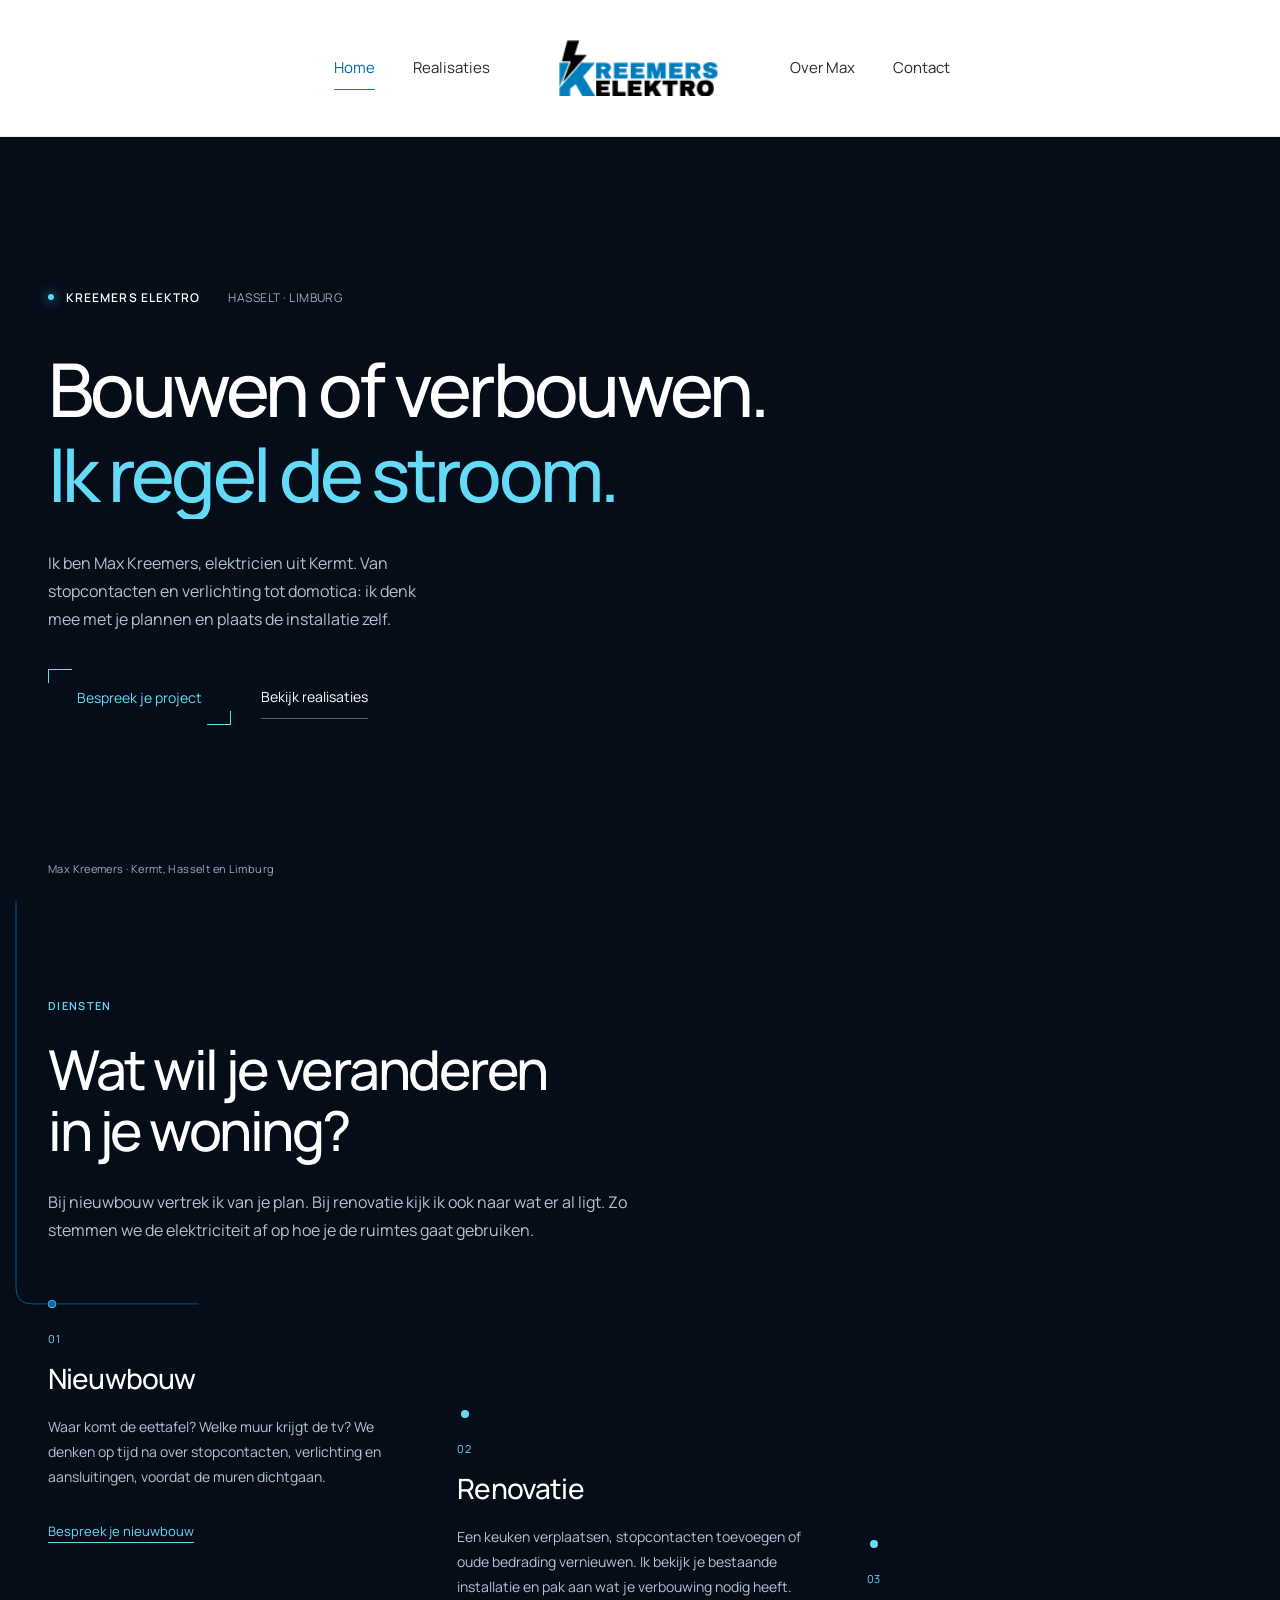
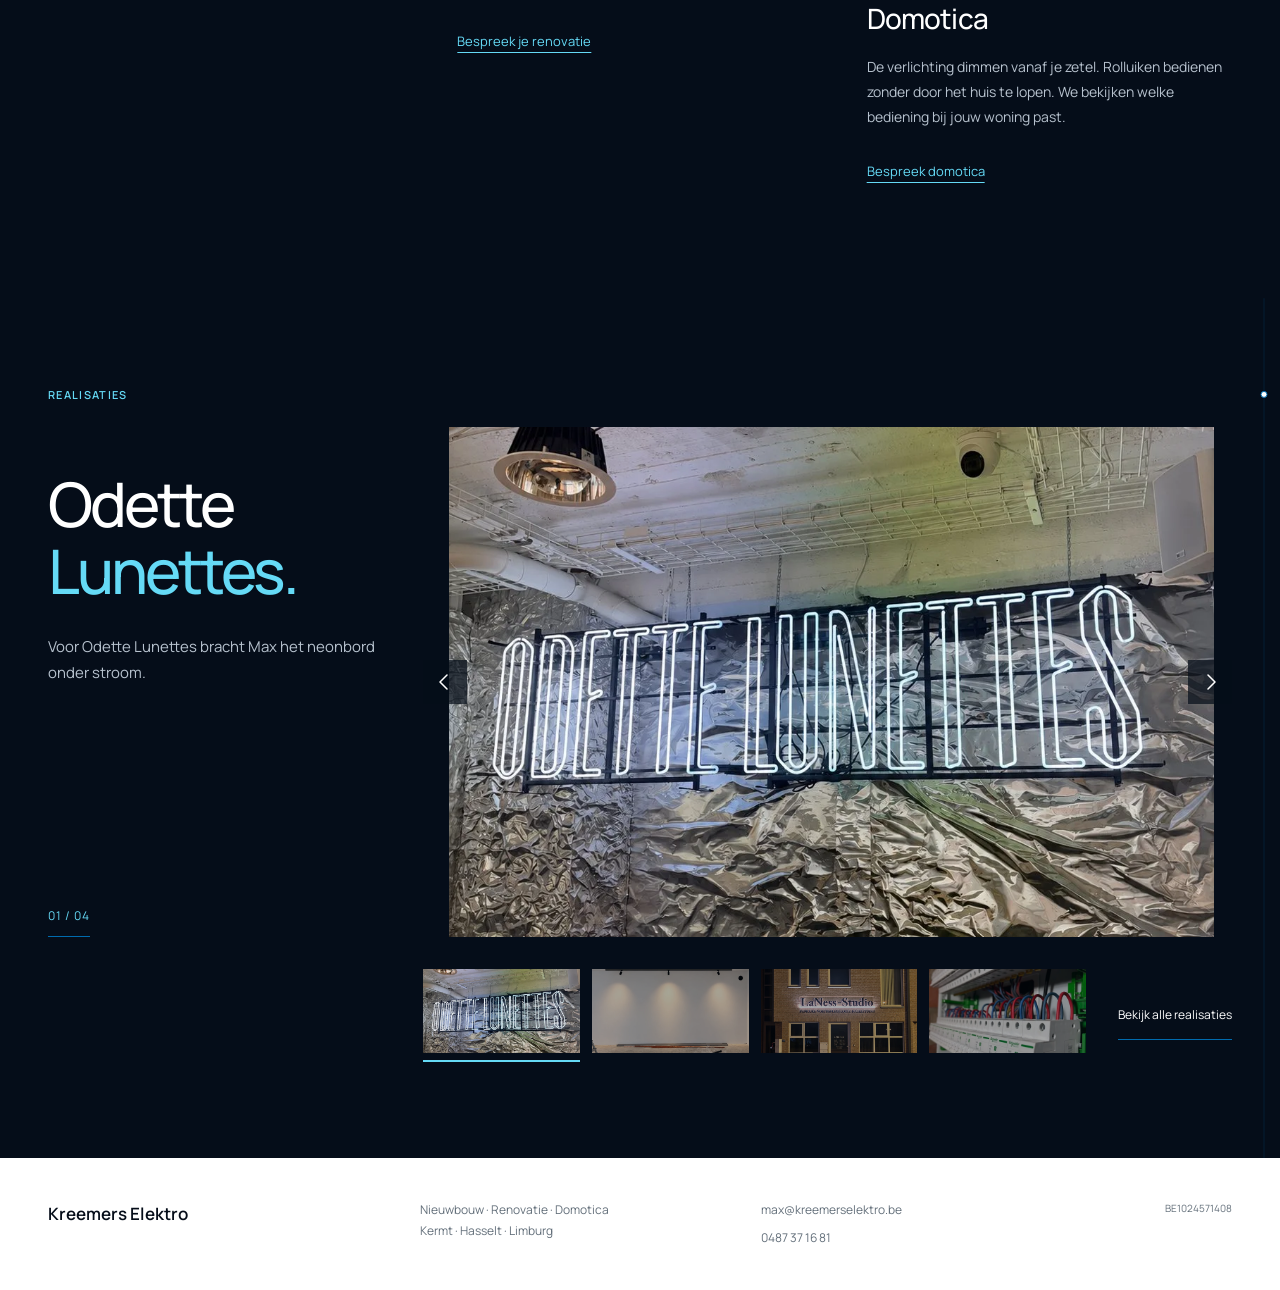
==== commit c0e30c3e: "Update homepage project spotlight, circuit buttons and electrical cursor" ====
--- a/website/index.html
+++ b/website/index.html
@@ -6,16 +6,18 @@
   <title>Kreemers Elektro</title>
   <meta name="description" content="Kreemers Elektro — elektriciteit, renovatie en domotica in Hasselt en Limburg.">
   <link rel="stylesheet" href="css/header.css?v=3">
-  <link rel="stylesheet" href="css/hero.css?v=2">
-  <link rel="stylesheet" href="css/hero-switch.css?v=2">
+  <link rel="stylesheet" href="css/hero.css?v=3">
   <link rel="stylesheet" href="css/services.css?v=2">
-  <link rel="stylesheet" href="css/showcase.css">
-  <link rel="stylesheet" href="css/current-line.css?v=3">
-  <script src="js/current-line.js?v=2" defer></script>
+  <link rel="stylesheet" href="css/showcase.css?v=2">
+  <link rel="stylesheet" href="css/current-line.css?v=4">
+  <script src="js/current-line.js?v=4" defer></script>
   <script src="js/header.js" defer></script>
-  <script src="js/hero.js?v=4" defer></script>
-<link rel="stylesheet" href="css/motion.css"><script src="js/motion.js?v=2" defer></script><link rel="stylesheet" href="css/footer.css"><noscript><link rel="stylesheet" href="css/no-script.css"></noscript><link rel="stylesheet" href="css/showcase-hotspots.css"><script src="js/showcase-hotspots.js" defer></script></head>
+  <script src="js/hero.js?v=5" defer></script>
+  <link rel="stylesheet" href="css/hero-electric-cursor.css?v=2">
+  <script src="js/hero-electric-cursor.js?v=4" defer></script>
+<link rel="stylesheet" href="css/motion.css"><script src="js/motion.js?v=2" defer></script><link rel="stylesheet" href="css/footer.css"><noscript><link rel="stylesheet" href="css/no-script.css"></noscript><link rel="stylesheet" href="css/showcase-hotspots.css"><script src="js/showcase-hotspots.js?v=2" defer></script><link rel="stylesheet" href="css/spotlight.css?v=2"><script src="js/spotlight.js" defer></script><script src="js/pages.js?v=3" defer></script><link rel="stylesheet" href="css/button-circuit.css"></head>
 <body>
+  <canvas class="homepage-electric-cursor" aria-hidden="true" hidden></canvas>
   <header class="site-header">
     <nav class="header-inner" aria-label="Hoofdnavigatie">
       <ul class="nav-links nav-left" id="navigation-left">
@@ -37,11 +39,6 @@
   </header>
   <main id="inhoud">
     <section class="hero" aria-labelledby="hero-title">
-      <div class="hero-media" aria-hidden="true">
-        <video class="hero-video" muted loop playsinline preload="none" poster="assets/hero-poster.jpg" tabindex="-1">
-          <source data-src="assets/hero-video-light.mp4" type="video/mp4">
-        </video>
-      </div>
       <div class="hero-content">
         <p class="hero-eyebrow"><span class="signal-dot" aria-hidden="true"></span> Kreemers Elektro <span class="eyebrow-location">Hasselt · Limburg</span></p>
         <h1 id="hero-title"><span class="title-line"><span>Bouwen of verbouwen.</span></span><span class="title-line accent"><span>Ik regel de stroom.</span></span></h1>
@@ -49,11 +46,6 @@
         <div class="hero-actions">
           <a class="project-button" href="contact.html">Bespreek je project</a>
           <a class="projects-link" href="realisaties.html">Bekijk realisaties</a>
-          <div class="hero-light-control" hidden>
-            <button class="hero-light-switch" type="button" aria-pressed="true">
-              <span class="hero-switch-label">Zet het licht eens uit.</span>
-            </button>
-          </div>
         </div>
       </div>
       <div class="hero-bottom">
@@ -99,58 +91,60 @@
         </div>
       </div>
     </section>
-    <section class="showcase" id="uitgelichte-realisaties" aria-labelledby="showcase-title">
+    <section class="showcase spotlight" id="uitgelichte-realisaties" aria-labelledby="showcase-title">
       <div class="showcase-inner">
-        <header class="showcase-heading">
-          <p class="showcase-eyebrow">Realisaties</p>
-          <h2 id="showcase-title">Neon, verlichting en de bedrading erachter.</h2>
+        <h2 id="showcase-title" class="sr-only">Realisaties van Kreemers Elektro</h2>
+        <p class="showcase-eyebrow">Realisaties</p>
+        <div class="showcase-slider" aria-label="Projectfoto’s">
+          <div class="spotlight-slides">
+            <figure class="spotlight-slide" data-project-title="Odette Lunettes">
+              <figcaption class="spotlight-copy"><h3>Odette <span>Lunettes.</span></h3><p>Voor Odette Lunettes bracht Max het neonbord onder stroom.</p><span class="spotlight-count" aria-hidden="true">01 / 04</span></figcaption>
+              <div class="spotlight-stage">
+                <a class="spotlight-photo" href="assets/realisaties/odette-lunettes-neon.jpg" data-lightbox data-caption="Odette Lunettes" aria-label="Vergroot foto: Odette Lunettes"><img src="assets/realisaties/odette-lunettes-neon.webp" alt="Het verlichte neonbord van Odette Lunettes" width="1086" height="724" loading="lazy" decoding="async"></a>
+              </div>
+            </figure>
+            <figure class="spotlight-slide hotspot-project" data-project-title="Railverlichting">
+              <figcaption class="spotlight-copy"><h3>Rail<span>verlichting.</span></h3><p>De spots zitten op de zwarte plafondrail.</p><span class="spotlight-count" aria-hidden="true">02 / 04</span></figcaption>
+              <div class="hotspot-stage spotlight-stage" data-source-x="530" data-source-y="458" data-source-width="1086" data-source-height="1448">
+                <a class="spotlight-photo" href="assets/realisaties/railverlichting-woonkamer-nieuw.jpg" data-lightbox data-caption="Railverlichting" aria-label="Vergroot foto: Railverlichting"><img src="assets/realisaties/railverlichting-woonkamer-nieuw.webp" alt="Spots op een zwarte plafondrail" width="900" height="1200" loading="lazy" decoding="async"></a>
+                <div class="hotspot-layer" hidden><button class="hotspot-button" type="button" aria-expanded="false" aria-controls="hotspot-rail" aria-label="Toelichting bij railverlichting" hidden><span aria-hidden="true"></span></button></div>
+              </div>
+              <div class="hotspot-card" id="hotspot-rail" role="region" aria-labelledby="hotspot-title-rail" hidden><div class="hotspot-card-heading"><h4 id="hotspot-title-rail">Railverlichting</h4><button class="hotspot-close" type="button" aria-label="Sluit toelichting bij railverlichting">Sluiten</button></div><p>De spots zitten op de zwarte plafondrail.</p></div>
+            </figure>
+            <figure class="spotlight-slide" data-project-title="Laness Studio">
+              <figcaption class="spotlight-copy"><h3>Laness <span>Studio.</span></h3><p>Verlichting aan een handelspand.</p><span class="spotlight-count" aria-hidden="true">03 / 04</span></figcaption>
+              <div class="spotlight-stage">
+                <a class="spotlight-photo" href="assets/realisaties/gevelverlichting-laness-studio-nieuw.jpg" data-lightbox data-caption="Laness Studio" aria-label="Vergroot foto: Laness Studio"><img src="assets/realisaties/gevelverlichting-laness-studio-nieuw.webp" alt="Verlichte gevel van Laness Studio" width="900" height="1200" loading="lazy" decoding="async"></a>
+              </div>
+            </figure>
+            <figure class="spotlight-slide hotspot-project" data-project-title="Bedrading in detail">
+              <figcaption class="spotlight-copy"><h3>Tot in de <span>bedrading.</span></h3><p>Rode en blauwe draden lopen tussen de rijen in het verdeelbord.</p><span class="spotlight-count" aria-hidden="true">04 / 04</span></figcaption>
+              <div class="hotspot-stage spotlight-stage" data-source-x="680" data-source-y="550" data-source-width="900" data-source-height="1200">
+                <a class="spotlight-photo" href="assets/realisaties/zekeringkast-detail-bedrading.jpg" data-lightbox data-caption="Bedrading in detail" aria-label="Vergroot foto: Bedrading in detail"><img src="assets/realisaties/zekeringkast-detail-bedrading.webp" alt="Detail van de bedrading in een verdeelbord" width="900" height="1200" loading="lazy" decoding="async"></a>
+                <div class="hotspot-layer" hidden><button class="hotspot-button" type="button" aria-expanded="false" aria-controls="hotspot-wires" aria-label="Toelichting bij bedrading in detail" hidden><span aria-hidden="true"></span></button></div>
+              </div>
+              <div class="hotspot-card" id="hotspot-wires" role="region" aria-labelledby="hotspot-title-wires" hidden><div class="hotspot-card-heading"><h4 id="hotspot-title-wires">Bedrading in detail</h4><button class="hotspot-close" type="button" aria-label="Sluit toelichting bij bedrading in detail">Sluiten</button></div><p>Rode en blauwe draden lopen tussen de rijen in het verdeelbord.</p></div>
+            </figure>
+          </div>
+          <div class="spotlight-navigation" hidden>
+            <button type="button" class="spotlight-prev" aria-label="Vorige realisatie"><svg viewBox="0 0 24 24" aria-hidden="true"><polyline points="14 5 7 12 14 19" /></svg></button>
+            <button type="button" class="spotlight-next" aria-label="Volgende realisatie"><svg viewBox="0 0 24 24" aria-hidden="true"><polyline points="10 5 17 12 10 19" /></svg></button>
+          </div>
+          <p class="sr-only spotlight-status" aria-live="polite" aria-atomic="true"></p>
+          <div class="spotlight-bottom">
+            <div class="spotlight-thumbnails" role="group" aria-label="Kies een realisatie" hidden>
+              <button type="button" aria-label="Toon Odette Lunettes" aria-pressed="false"><img src="assets/realisaties/odette-lunettes-neon.webp" alt="" width="180" height="120" loading="lazy"></button>
+              <button type="button" aria-label="Toon Railverlichting" aria-pressed="false"><img src="assets/realisaties/railverlichting-woonkamer-nieuw.webp" alt="" width="180" height="120" loading="lazy"></button>
+              <button type="button" aria-label="Toon Laness Studio" aria-pressed="false"><img src="assets/realisaties/gevelverlichting-laness-studio-nieuw.webp" alt="" width="180" height="120" loading="lazy"></button>
+              <button type="button" aria-label="Toon Bedrading in detail" aria-pressed="false"><img src="assets/realisaties/zekeringkast-detail-bedrading.webp" alt="" width="180" height="120" loading="lazy"></button>
+            </div>
+            <a class="showcase-all" href="realisaties.html">Bekijk alle realisaties</a>
+          </div>
           <p class="showcase-hint" hidden>Klik op de punten en ontdek de details.</p>
-        </header>
-        <div class="showcase-grid">
-          <figure class="showcase-project showcase-featured">
-            <a class="showcase-photo" href="realisaties.html" aria-label="Bekijk Odette Lunettes op de pagina Realisaties">
-              <img src="assets/realisaties/odette-lunettes-neon.webp" alt="Het verlichte neonbord van Odette Lunettes, aangesloten door Kreemers Elektro" width="1086" height="724" loading="lazy" decoding="async">
-            </a>
-            <figcaption>
-              <span class="showcase-number" aria-hidden="true">01 / Uitgelicht</span>
-              <h3>Odette Lunettes</h3>
-              <p>Voor Odette Lunettes bracht Max het neonbord onder stroom.</p>
-            </figcaption>
-          </figure>
-          <figure class="showcase-project showcase-secondary hotspot-project">
-            <div class="hotspot-stage" data-source-x="530" data-source-y="458" data-source-width="1086" data-source-height="1448">
-            <a class="showcase-photo" href="realisaties.html#selection-title" aria-label="Bekijk de railverlichting op de pagina Realisaties">
-              <img src="assets/realisaties/railverlichting-woonkamer-nieuw.webp" alt="Railverlichting aan het plafond met licht op de wand" width="900" height="1200" loading="lazy" decoding="async">
-            </a>
-              <div class="hotspot-layer" hidden>
-                <button class="hotspot-button" type="button" aria-expanded="false" aria-controls="hotspot-rail" aria-label="Toelichting bij railverlichting" hidden><span aria-hidden="true"></span></button>
-              </div>
-            </div>
-            <div class="hotspot-card" id="hotspot-rail" role="region" aria-labelledby="hotspot-title-rail" hidden>
-              <div class="hotspot-card-heading"><h4 id="hotspot-title-rail">Railverlichting</h4><button class="hotspot-close" type="button" aria-label="Sluit toelichting bij railverlichting">Sluiten</button></div>
-              <p>De spots zitten op de zwarte plafondrail.</p>
-            </div>
-            <figcaption><span class="showcase-number" aria-hidden="true">02</span><h3>Railverlichting</h3></figcaption>
-          </figure>
-          <figure class="showcase-project showcase-detail hotspot-project">
-            <div class="hotspot-stage" data-source-x="680" data-source-y="550" data-source-width="900" data-source-height="1200">
-            <a class="showcase-photo" href="realisaties.html#selection-title" aria-label="Bekijk de bedrading op de pagina Realisaties">
-              <img src="assets/realisaties/zekeringkast-detail-bedrading.webp" alt="Detail van de bedrading in een verdeelbord van Kreemers Elektro" width="900" height="1200" loading="lazy" decoding="async">
-            </a>
-              <div class="hotspot-layer" hidden>
-                <button class="hotspot-button" type="button" aria-expanded="false" aria-controls="hotspot-wires" aria-label="Toelichting bij bedrading" hidden><span aria-hidden="true"></span></button>
-              </div>
-            </div>
-            <div class="hotspot-card" id="hotspot-wires" role="region" aria-labelledby="hotspot-title-wires" hidden>
-              <div class="hotspot-card-heading"><h4 id="hotspot-title-wires">Bedrading</h4><button class="hotspot-close" type="button" aria-label="Sluit toelichting bij bedrading">Sluiten</button></div>
-              <p>Rode en blauwe draden lopen tussen de rijen in het verdeelbord.</p>
-            </div>
-            <figcaption><span class="showcase-number" aria-hidden="true">03</span><h3>Bedrading in detail</h3></figcaption>
-          </figure>
         </div>
-        <a class="showcase-all" href="realisaties.html">Bekijk alle realisaties</a>
       </div>
     </section>
+    <dialog class="lightbox" aria-label="Projectfoto"><div class="lightbox-bar"><p class="lightbox-caption"></p><button class="lightbox-close" type="button" aria-label="Sluit projectfoto">Sluiten ×</button></div><div class="lightbox-view"><button class="lightbox-prev" type="button" aria-label="Vorige projectfoto"><svg viewBox="0 0 24 24" aria-hidden="true"><polyline points="14 5 7 12 14 19" /></svg></button><img alt=""><button class="lightbox-next" type="button" aria-label="Volgende projectfoto"><svg viewBox="0 0 24 24" aria-hidden="true"><polyline points="10 5 17 12 10 19" /></svg></button></div><p class="lightbox-counter" aria-live="polite"></p></dialog>
     <svg class="current-line" aria-hidden="true" focusable="false" xmlns="http://www.w3.org/2000/svg" hidden>
       <path class="current-line-track" fill="none" />
       <path class="current-line-fill" fill="none" />
--- a/website/css/hero.css
+++ b/website/css/hero.css
@@ -1,6 +1,4 @@
 .hero { position: relative; isolation: isolate; overflow: hidden; background: #050d19; color: #fff; min-height: max(660px, calc(100svh - 136px)); display: flex; flex-direction: column; justify-content: center; }
-.hero-media { position: absolute; z-index: -2; inset: 0; background: #050d19; opacity: .2; pointer-events: none; }
-.hero-video { width: 100%; height: 100%; display: block; object-fit: cover; object-position: 54% center; }
 .hero-content { width: 100%; padding: 80px 48px 104px max(48px, calc((100vw - 1184px) / 2)); }
 .hero-eyebrow { display: flex; align-items: center; gap: 12px; margin: 0 0 44px; font-size: 12px; font-weight: 600; letter-spacing: .09em; text-transform: uppercase; }
 .signal-dot { width: 6px; height: 6px; border-radius: 50%; background: #55d9fb; box-shadow: 0 0 12px #55d9fb; }
@@ -20,12 +18,13 @@
 .hero a:focus-visible { outline: 2px solid #65daf6; outline-offset: 5px; }
 .hero-bottom { position: absolute; bottom: 0; left: 0; width: 100%; padding: 25px max(48px, calc((100vw - 1184px) / 2)); display: flex; align-items: center; justify-content: space-between; gap: 20px; }
 .hero-bottom p { color: #9eaaba; font-size: 11px; letter-spacing: .035em; margin: 0; }
-.hero.entering .title-line > span { animation: connect-text 1s cubic-bezier(.16,1,.3,1) both; }
-.hero.entering .title-line.accent > span { animation-delay: .25s; }
-.hero.entering .title-line::after { content: ''; position: absolute; inset: 0 auto 0 0; width: 2px; background: #8becff; box-shadow: 0 0 22px 6px #37c9eb; animation: current-pulse 1s ease-out both; pointer-events: none; }
-.hero.entering .title-line.accent::after { animation-delay: .25s; }
-@keyframes connect-text { from { clip-path: inset(0 100% 0 0); transform: translateY(12px); } to { clip-path: inset(0); transform: translateY(0); } }
-@keyframes current-pulse { 0% { left: 0; opacity: 0; } 12% { opacity: 1; } 85% { opacity: .8; } 100% { left: 100%; opacity: 0; } }
+/* The light and reveal share their timing, so the light follows the leading edge. */
+.hero.entering .title-line { --sweep-delay: 0s; }
+.hero.entering .title-line.accent { --sweep-delay: .2s; }
+.hero.entering .title-line > span { animation: light-sweep-text 1.15s linear var(--sweep-delay) both; }
+.hero.entering .title-line::after { content: ''; position: absolute; top: .07em; bottom: .13em; left: 0; width: 2px; background: #8becff; box-shadow: 0 0 12px 3px #37c9eb; animation: light-sweep-edge 1.15s linear var(--sweep-delay) both; pointer-events: none; }
+@keyframes light-sweep-text { from { clip-path: inset(0 100% 0 0); } to { clip-path: inset(0); } }
+@keyframes light-sweep-edge { 0% { left: 0; opacity: 0; } 8% { opacity: 1; } 88% { opacity: 1; } 100% { left: 100%; opacity: 0; } }
 @media (max-width: 1000px) { .hero-content { padding-inline: 32px; } .hero-bottom { padding-inline: 32px; } .hero-eyebrow { gap: 9px; } .eyebrow-location { margin-left: 0; } }
 @media (max-width: 700px) {
   .hero { min-height: 0; justify-content: flex-start; }
@@ -37,8 +36,6 @@
   .hero-actions { margin-top: 24px; gap: 15px 24px; }
   .project-button { min-height: 52px; padding: 13px 18px; }
   .hero-actions a { font-size: 12px; }
-  .hero-media { opacity: .16; }
-  .hero-video { object-position: center; }
   .hero-bottom { position: relative; order: 3; padding: 12px 24px; gap: 12px; }
   .hero-bottom p { max-width: 300px; font-size: 10px; line-height: 1.5; }
 }
--- a/website/css/current-line.css
+++ b/website/css/current-line.css
@@ -6,6 +6,12 @@
 .current-line path { stroke: currentColor; stroke-width: 1; stroke-linecap: round; stroke-linejoin: round; vector-effect: non-scaling-stroke; }
 .current-line-track { opacity: .18; }
 .current-line-fill { opacity: .72; }
+/* The scroll path replaces the static services circuit once initialized.
+   Without JavaScript (or when the path cannot fit), keep the fallback. */
+.current-line-ready .services-circuit-path path { visibility: hidden; }
+@media (max-width: 700px) {
+  .current-line-ready .services-grid { border-left-color: transparent; }
+}
 .current-line-point { fill: #fff; stroke: currentColor; stroke-width: 1; opacity: .4; transition: fill 180ms ease, opacity 180ms ease; }
 .current-line-point.is-connected { fill: currentColor; opacity: 1; }
 @media (max-width: 359px) { .current-line { display: none; } }
--- a/website/css/hero-electric-cursor.css
+++ b/website/css/hero-electric-cursor.css
@@ -0,0 +1,3 @@
+.homepage-electric-cursor { position: fixed; inset: 0; z-index: 1000; width: 100%; height: 100%; pointer-events: none; }
+.homepage-electric-cursor[hidden] { display: none; }
+@media (prefers-reduced-motion: reduce), (hover: none), (pointer: coarse) { .homepage-electric-cursor { display: none; } }
--- a/website/css/spotlight.css
+++ b/website/css/spotlight.css
@@ -0,0 +1,74 @@
+.spotlight { background: #050d19; color: #fff; }
+.spotlight .sr-only { position: absolute; width: 1px; height: 1px; padding: 0; margin: -1px; overflow: hidden; clip-path: inset(50%); white-space: nowrap; border: 0; }
+.spotlight .showcase-inner { position: relative; }
+.spotlight .showcase-eyebrow { color: #65daf6; }
+.spotlight-slide { display: grid; grid-template-columns: minmax(0, .3fr) minmax(0, .7fr); gap: 40px; position: relative; margin: 0 0 48px; }
+.spotlight-slide[hidden], .spotlight-navigation[hidden], .spotlight-thumbnails[hidden] { display: none; }
+.spotlight-copy { display: flex; flex-direction: column; align-items: flex-start; padding-top: 44px; }
+.spotlight .spotlight-copy h3 { margin: 0 0 30px; font-size: clamp(36px, 4.8vw, 64px); line-height: 1.08; letter-spacing: -.05em; font-weight: 500; }
+.spotlight-copy h3 span { display: block; color: #65daf6; }
+.spotlight-copy p { margin: 0 0 32px; color: #b7c2ce; font-size: 15px; line-height: 1.75; }
+.spotlight-count { margin-top: auto; padding-bottom: 12px; border-bottom: 1px solid #006baf; color: #65daf6; font-size: 12px; letter-spacing: .08em; }
+.spotlight-stage { position: relative; min-width: 0; }
+.spotlight-photo { display: block; height: 510px; background: #050d19; }
+.spotlight-photo img { display: block; width: 100%; height: 100%; object-fit: contain; object-position: center; }
+.spotlight-photo:focus-visible { outline: 2px solid #65daf6; outline-offset: 4px; }
+.showcase-slider { position: relative; }
+.showcase-slider.is-ready .spotlight-slide { margin-bottom: 0; }
+.spotlight-navigation { position: absolute; left: calc(30% + 20px); right: 0; top: 233px; display: flex; justify-content: space-between; pointer-events: none; }
+.spotlight-navigation button, .lightbox-view button { display: grid; place-items: center; width: 44px; height: 44px; padding: 0; border: 0; background: #050d19b3; color: #fff; cursor: pointer; pointer-events: auto; }
+.spotlight-navigation button:hover { background: #006baf; }
+.spotlight svg, .lightbox svg { width: 24px; height: 24px; fill: none; stroke: currentColor; stroke-width: 1.5; stroke-linecap: round; stroke-linejoin: round; }
+.spotlight button:focus-visible { outline: 2px solid #65daf6; outline-offset: 4px; }
+.spotlight-bottom { display: flex; align-items: center; gap: 32px; margin-top: 32px; padding-left: calc(30% + 20px); }
+.spotlight-thumbnails { display: grid; grid-template-columns: repeat(4, minmax(0, 1fr)); flex: 1; min-width: 0; gap: 12px; }
+.spotlight-thumbnails button { min-width: 44px; min-height: 44px; padding: 0 0 7px; border: 0; border-bottom: 2px solid transparent; background: none; cursor: pointer; opacity: .65; transition: opacity 200ms ease; }
+.spotlight-thumbnails button[aria-pressed="true"] { border-bottom-color: #65daf6; opacity: 1; }
+.spotlight-thumbnails button:hover { opacity: 1; }
+.spotlight-thumbnails img { width: 100%; height: 84px; display: block; object-fit: cover; }
+.spotlight .showcase-all { flex-shrink: 0; margin: 0; color: #fff; border-color: #006baf; font-size: 12px; }
+.spotlight .showcase-all:hover { color: #65daf6; }
+.spotlight .showcase-all:focus-visible { outline-color: #65daf6; }
+.spotlight .showcase-hint { color: #b7c2ce; padding-left: calc(30% + 20px); font-size: 12px; }
+.spotlight .hotspot-layer { transform: none; transition: none; }
+.spotlight .hotspot-card { left: auto; right: 12px; }
+.spotlight .is-inline .hotspot-card { grid-column: 2; margin-top: 0; }
+@media (max-width: 1000px) {
+ .spotlight-slide { gap: 28px; }
+ .spotlight-photo { height: 420px; }
+ .spotlight-navigation { top: 188px; left: calc(30% + 14px); }
+ .spotlight-bottom { padding-left: 0; }
+}
+@media (max-width: 700px) {
+ .spotlight-slide { grid-template-columns: minmax(0, 1fr); gap: 24px; }
+ .spotlight-copy { padding-top: 0; min-height: 230px; }
+ .spotlight .spotlight-copy h3 { font-size: 40px; margin-bottom: 20px; }
+ .spotlight-copy p { font-size: 14px; margin-bottom: 16px; }
+ .spotlight-count { margin: 0; padding-bottom: 6px; }
+ .spotlight-photo { height: 300px; }
+ .spotlight-navigation { top: var(--photo-midpoint, 360px); left: 0; }
+ .spotlight-bottom { flex-direction: column; align-items: stretch; gap: 20px; margin-top: 20px; }
+ .spotlight-thumbnails { flex: auto; gap: 8px; }
+ .spotlight-thumbnails img { height: 65px; }
+ .spotlight .showcase-all { align-self: flex-start; }
+ .spotlight .showcase-hint { padding-left: 0; }
+ .spotlight .hotspot-card, .spotlight .is-inline .hotspot-card { position: static; width: 100%; grid-column: 1; margin-top: 0; }
+}
+@media (prefers-reduced-motion: reduce) { .spotlight-thumbnails button { transition: none; } }
+
+.lightbox { border: 0; padding: 20px 24px; width: min(1400px,95vw); max-width: 95vw; max-height: 95svh; color: #fff; background: var(--ink); }
+.lightbox::backdrop { background: #030913e8; }
+.lightbox-bar { display: flex; align-items: center; justify-content: space-between; gap: 20px; margin-bottom: 12px; }
+.lightbox-bar p { font-size: 14px; margin: 0; }
+.lightbox button { min-width: 44px; min-height: 44px; border: 1px solid #516170; padding: 10px 12px; background: var(--ink); color: white; cursor: pointer; font-size: 14px; }
+.lightbox-view { position: relative; }
+.lightbox-view button { position: absolute; top: 50%; translate: 0 -50%; z-index: 1; display: grid; place-items: center; width: 44px; height: 44px; padding: 0; border: 0; border-radius: 50%; background: #050d19b3; color: #d7e0e8; transition: background 180ms ease, color 180ms ease; }
+.lightbox-prev { left: 0; }
+.lightbox-next { right: 0; }
+.lightbox-view button:hover { background: #050d19; color: #fff; }
+.lightbox button:focus-visible { outline: 2px solid #65daf6; outline-offset: 3px; }
+@media (prefers-reduced-motion: reduce) { .lightbox-view button { transition: none; } }
+.lightbox-view img { display: block; width: 100%; height: min(78svh,900px); object-fit: contain; }
+.lightbox-counter { text-align: center; font-size: 12px; color: #bbc6d2; margin: 15px 0 0; }
+body:has(.lightbox[open]) { overflow: hidden; }
+@media (max-width: 700px) { .lightbox { padding: 12px; } .lightbox-view img { height: 72svh; } .lightbox-bar p { font-size: 12px; } }
--- a/website/css/button-circuit.css
+++ b/website/css/button-circuit.css
@@ -0,0 +1,15 @@
+/* Chosen button direction: open corners close into a quiet circuit. */
+:is(.project-button, .solid-button) { position: relative; isolation: isolate; justify-content: center; padding-inline: 29px; border: 0; border-radius: 0; background: transparent; color: #006baf; transition: color 250ms ease, background-color 250ms ease; }
+:is(.project-button, .solid-button)::before, :is(.project-button, .solid-button)::after { content: ''; position: absolute; width: 23px; height: 13px; border: 1px solid currentColor; pointer-events: none; transition: width 350ms ease, height 350ms ease; }
+:is(.project-button, .solid-button)::before { left: 0; top: 0; border-right: 0; border-bottom: 0; }
+:is(.project-button, .solid-button)::after { right: 0; bottom: 0; border-left: 0; border-top: 0; }
+:is(.project-button, .solid-button):focus-visible { outline: 2px solid #006baf; outline-offset: 6px; background: #e9f4fb; }
+:is(.project-button, .solid-button):focus-visible::before, :is(.project-button, .solid-button):focus-visible::after { width: 100%; height: 100%; }
+.hero .project-button, .contact-band .solid-button { color: #65daf6; }
+.hero .project-button:focus-visible, .contact-band .solid-button:focus-visible { background: #102536; outline-color: #65daf6; }
+@media (hover: hover) and (pointer: fine) {
+ :is(.project-button, .solid-button):hover { background: #e9f4fb; translate: none; }
+ :is(.project-button, .solid-button):hover::before, :is(.project-button, .solid-button):hover::after { width: 100%; height: 100%; }
+ .hero .project-button:hover, .contact-band .solid-button:hover { background: #102536; }
+}
+@media (prefers-reduced-motion: reduce) { :is(.project-button, .solid-button), :is(.project-button, .solid-button)::before, :is(.project-button, .solid-button)::after { transition: none; } }
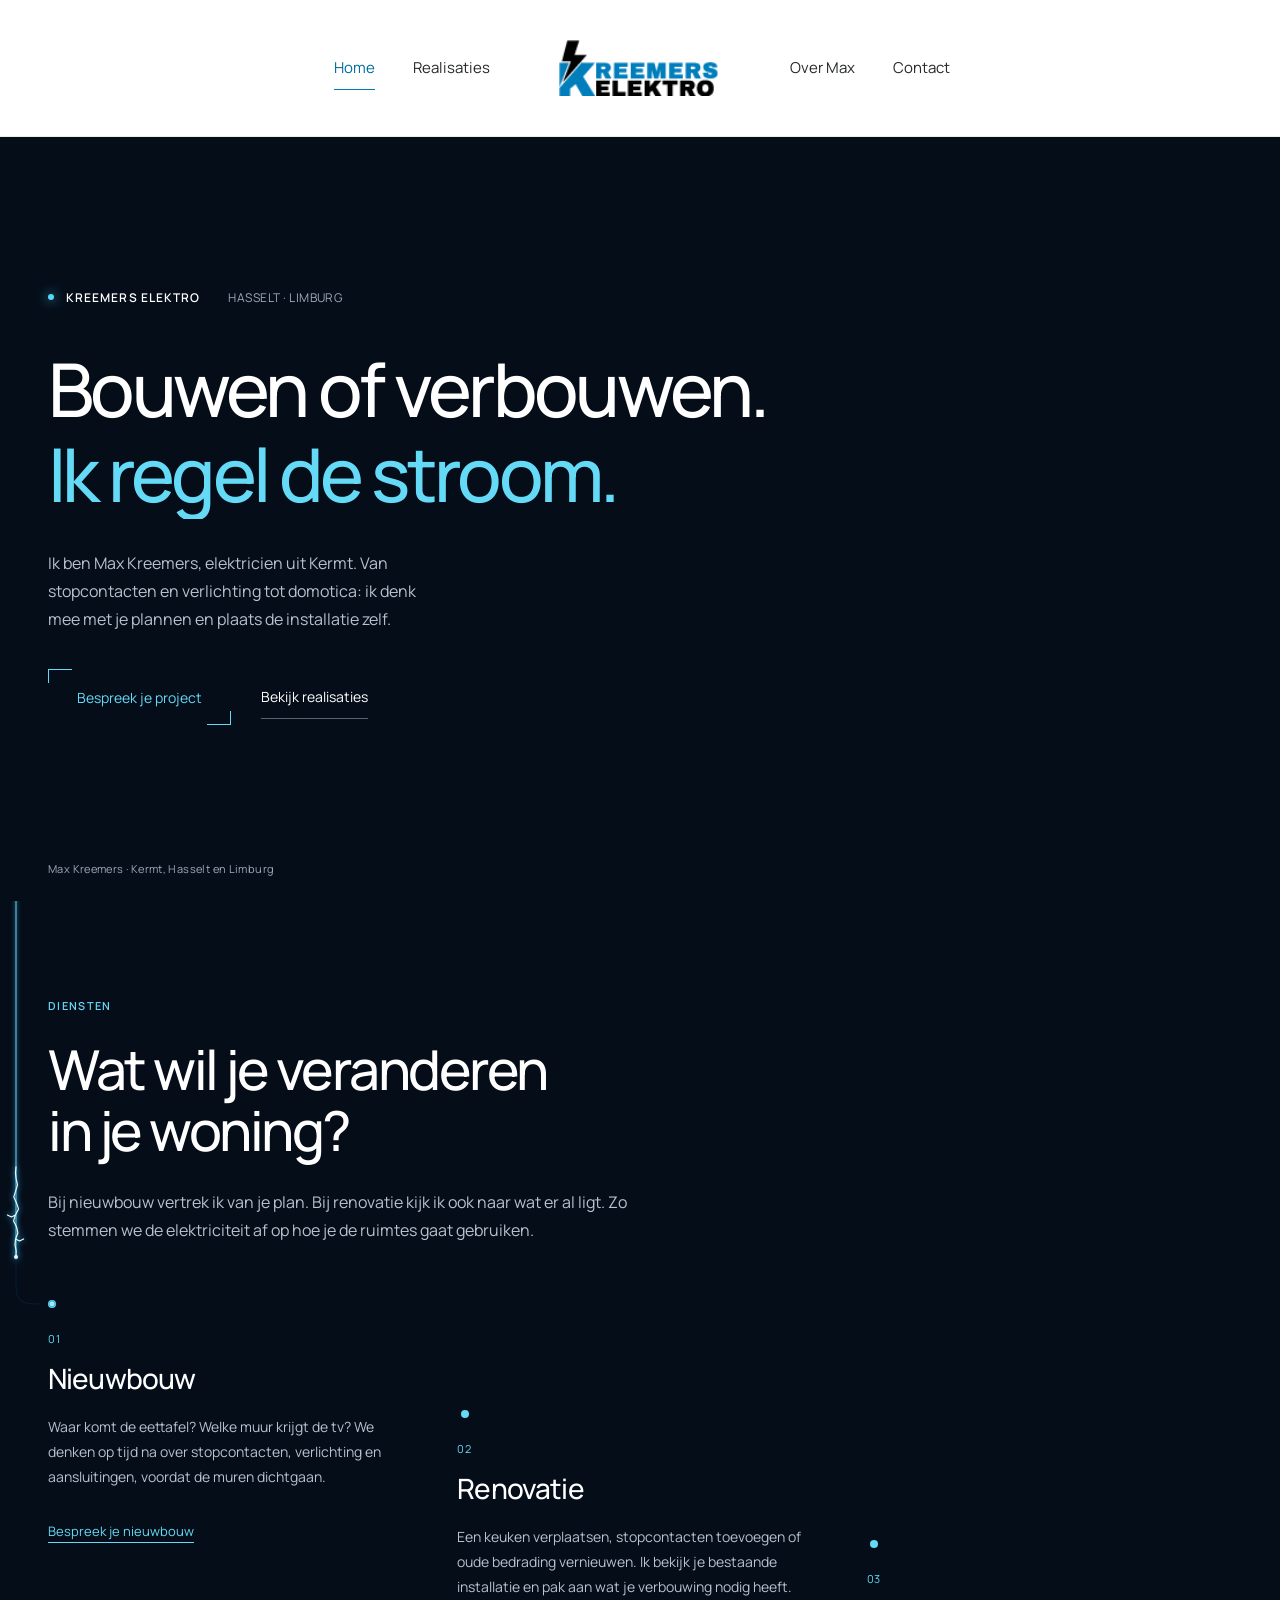
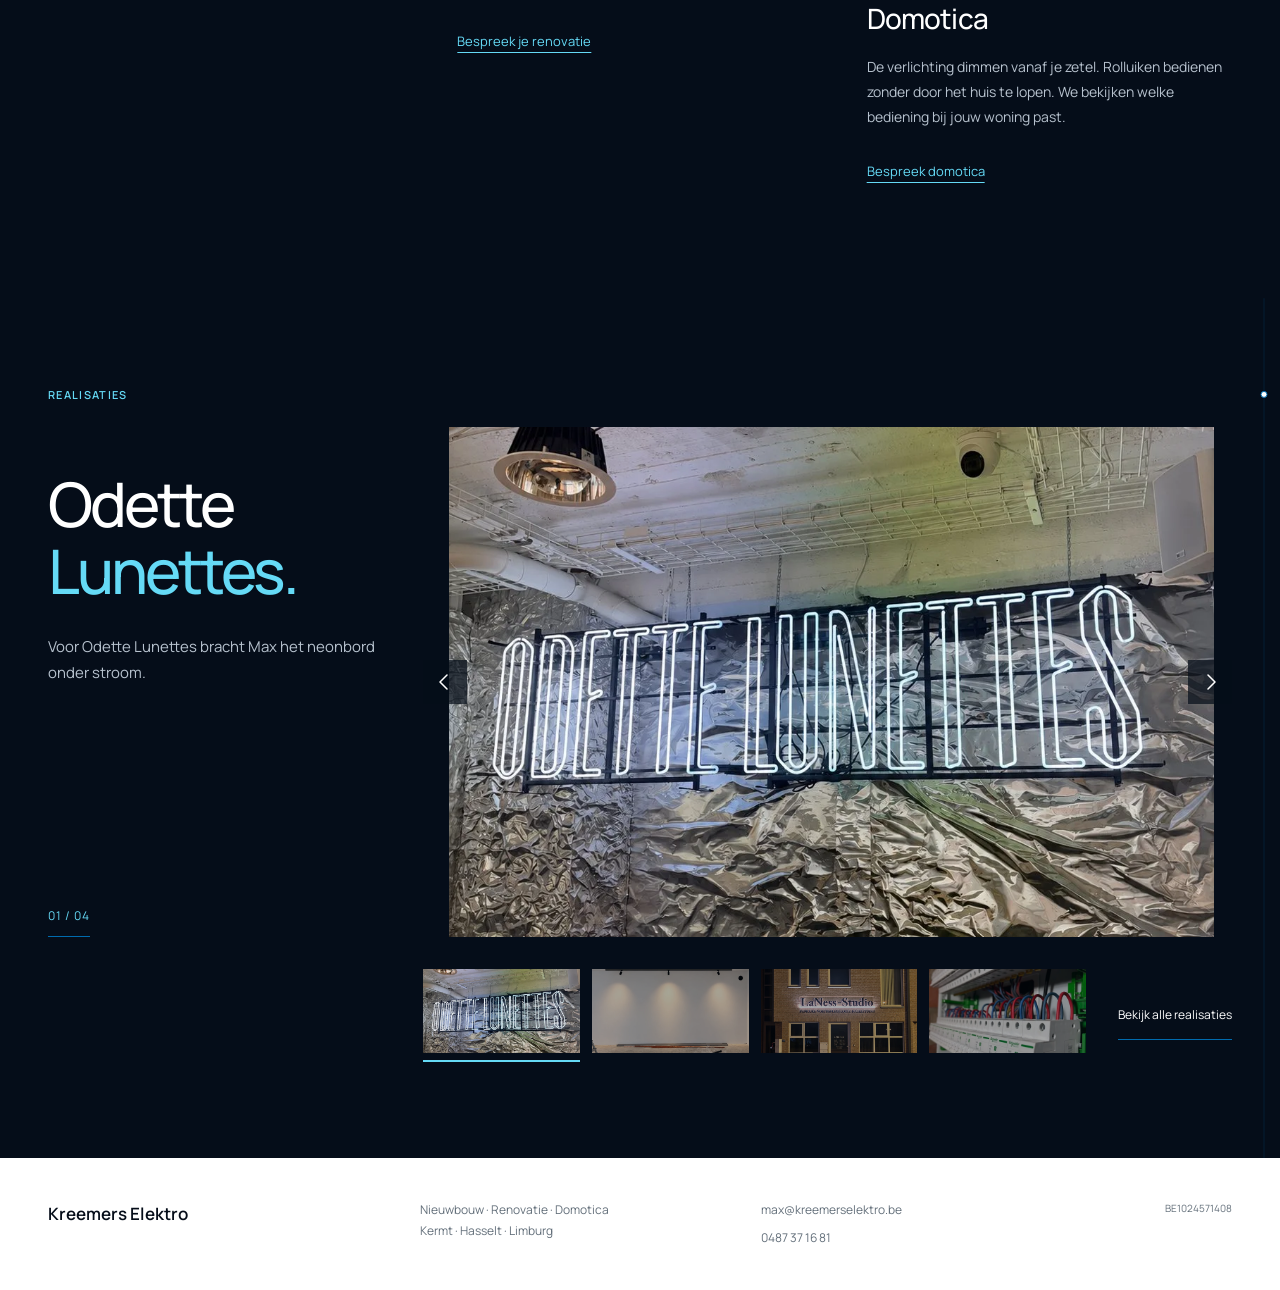
==== commit 7210a988: "Make homepage scroll line glow and spark like electricity" ====
--- a/website/index.html
+++ b/website/index.html
@@ -9,8 +9,8 @@
   <link rel="stylesheet" href="css/hero.css?v=3">
   <link rel="stylesheet" href="css/services.css?v=2">
   <link rel="stylesheet" href="css/showcase.css?v=2">
-  <link rel="stylesheet" href="css/current-line.css?v=4">
-  <script src="js/current-line.js?v=4" defer></script>
+  <link rel="stylesheet" href="css/current-line.css?v=5">
+  <script src="js/current-line.js?v=5" defer></script>
   <script src="js/header.js" defer></script>
   <script src="js/hero.js?v=5" defer></script>
   <link rel="stylesheet" href="css/hero-electric-cursor.css?v=2">
@@ -147,7 +147,10 @@
     <dialog class="lightbox" aria-label="Projectfoto"><div class="lightbox-bar"><p class="lightbox-caption"></p><button class="lightbox-close" type="button" aria-label="Sluit projectfoto">Sluiten ×</button></div><div class="lightbox-view"><button class="lightbox-prev" type="button" aria-label="Vorige projectfoto"><svg viewBox="0 0 24 24" aria-hidden="true"><polyline points="14 5 7 12 14 19" /></svg></button><img alt=""><button class="lightbox-next" type="button" aria-label="Volgende projectfoto"><svg viewBox="0 0 24 24" aria-hidden="true"><polyline points="10 5 17 12 10 19" /></svg></button></div><p class="lightbox-counter" aria-live="polite"></p></dialog>
     <svg class="current-line" aria-hidden="true" focusable="false" xmlns="http://www.w3.org/2000/svg" hidden>
       <path class="current-line-track" fill="none" />
+      <path class="current-line-halo" fill="none" />
       <path class="current-line-fill" fill="none" />
+      <path class="current-line-bolt" fill="none" />
+      <circle class="current-line-tip" r="2" />
       <circle class="current-line-point" data-current-point="services" r="3" />
       <circle class="current-line-point" data-current-point="showcase" r="3" />
     </svg>
--- a/website/css/current-line.css
+++ b/website/css/current-line.css
@@ -5,7 +5,10 @@
 .current-line[hidden] { display: none; }
 .current-line path { stroke: currentColor; stroke-width: 1; stroke-linecap: round; stroke-linejoin: round; vector-effect: non-scaling-stroke; }
 .current-line-track { opacity: .18; }
-.current-line-fill { opacity: .72; }
+.current-line .current-line-halo { stroke: #27b6f2; stroke-width: 5; opacity: .22; filter: blur(1.5px); }
+.current-line .current-line-fill { stroke: #8be6ff; stroke-width: 1; opacity: .85; }
+.current-line .current-line-bolt { stroke: #e5faff; stroke-width: 1.2; opacity: 0; filter: drop-shadow(0 0 3px #38caff); }
+.current-line-tip { fill: #effcff; opacity: 0; filter: drop-shadow(0 0 4px #38caff); }
 /* The scroll path replaces the static services circuit once initialized.
    Without JavaScript (or when the path cannot fit), keep the fallback. */
 .current-line-ready .services-circuit-path path { visibility: hidden; }
@@ -13,6 +16,10 @@
   .current-line-ready .services-grid { border-left-color: transparent; }
 }
 .current-line-point { fill: #fff; stroke: currentColor; stroke-width: 1; opacity: .4; transition: fill 180ms ease, opacity 180ms ease; }
-.current-line-point.is-connected { fill: currentColor; opacity: 1; }
+.current-line-point.is-connected { fill: #8be6ff; stroke: #38caff; opacity: 1; }
 @media (max-width: 359px) { .current-line { display: none; } }
-@media (prefers-reduced-motion: reduce) { .current-line-point { transition: none; } }
+@media (prefers-reduced-motion: reduce) {
+ .current-line-point { transition: none; }
+ .current-line .current-line-halo, .current-line .current-line-bolt, .current-line-tip { display: none; }
+ .current-line .current-line-fill { stroke: #65daf6; filter: none; }
+}
